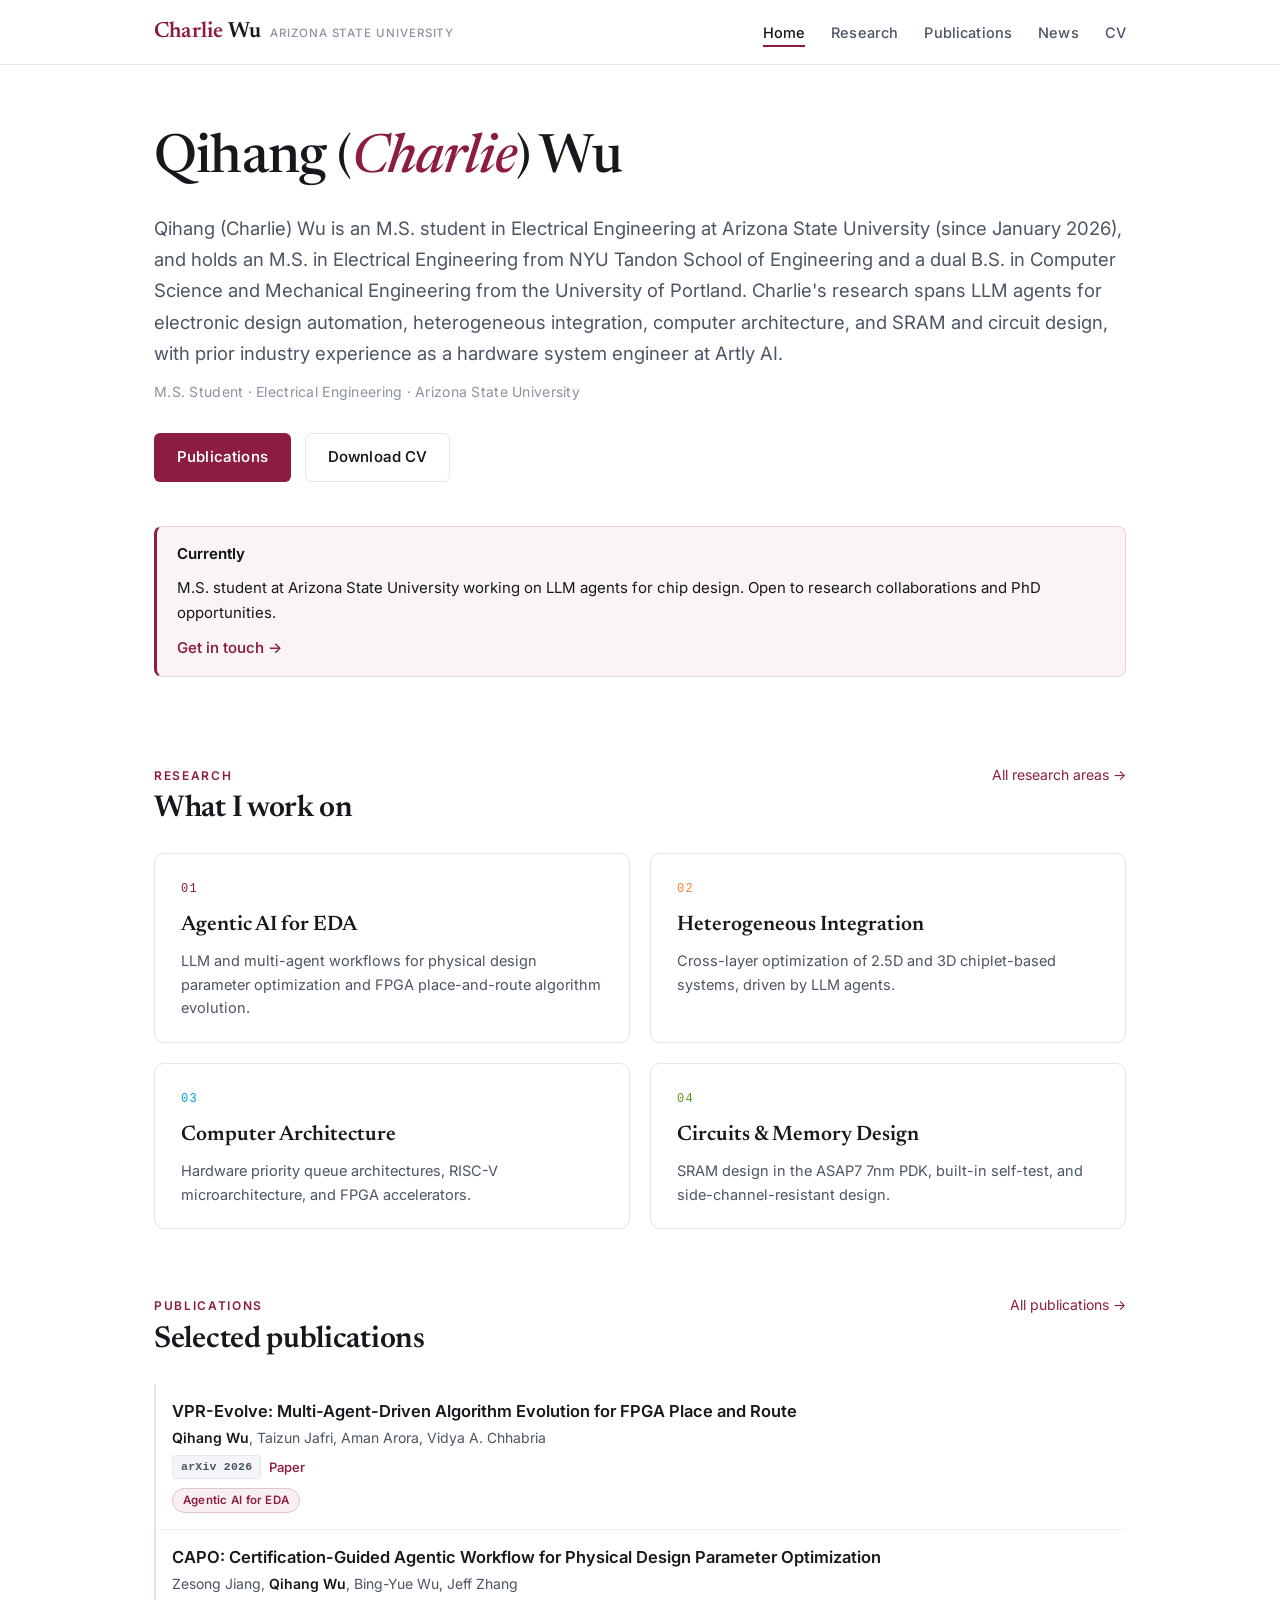
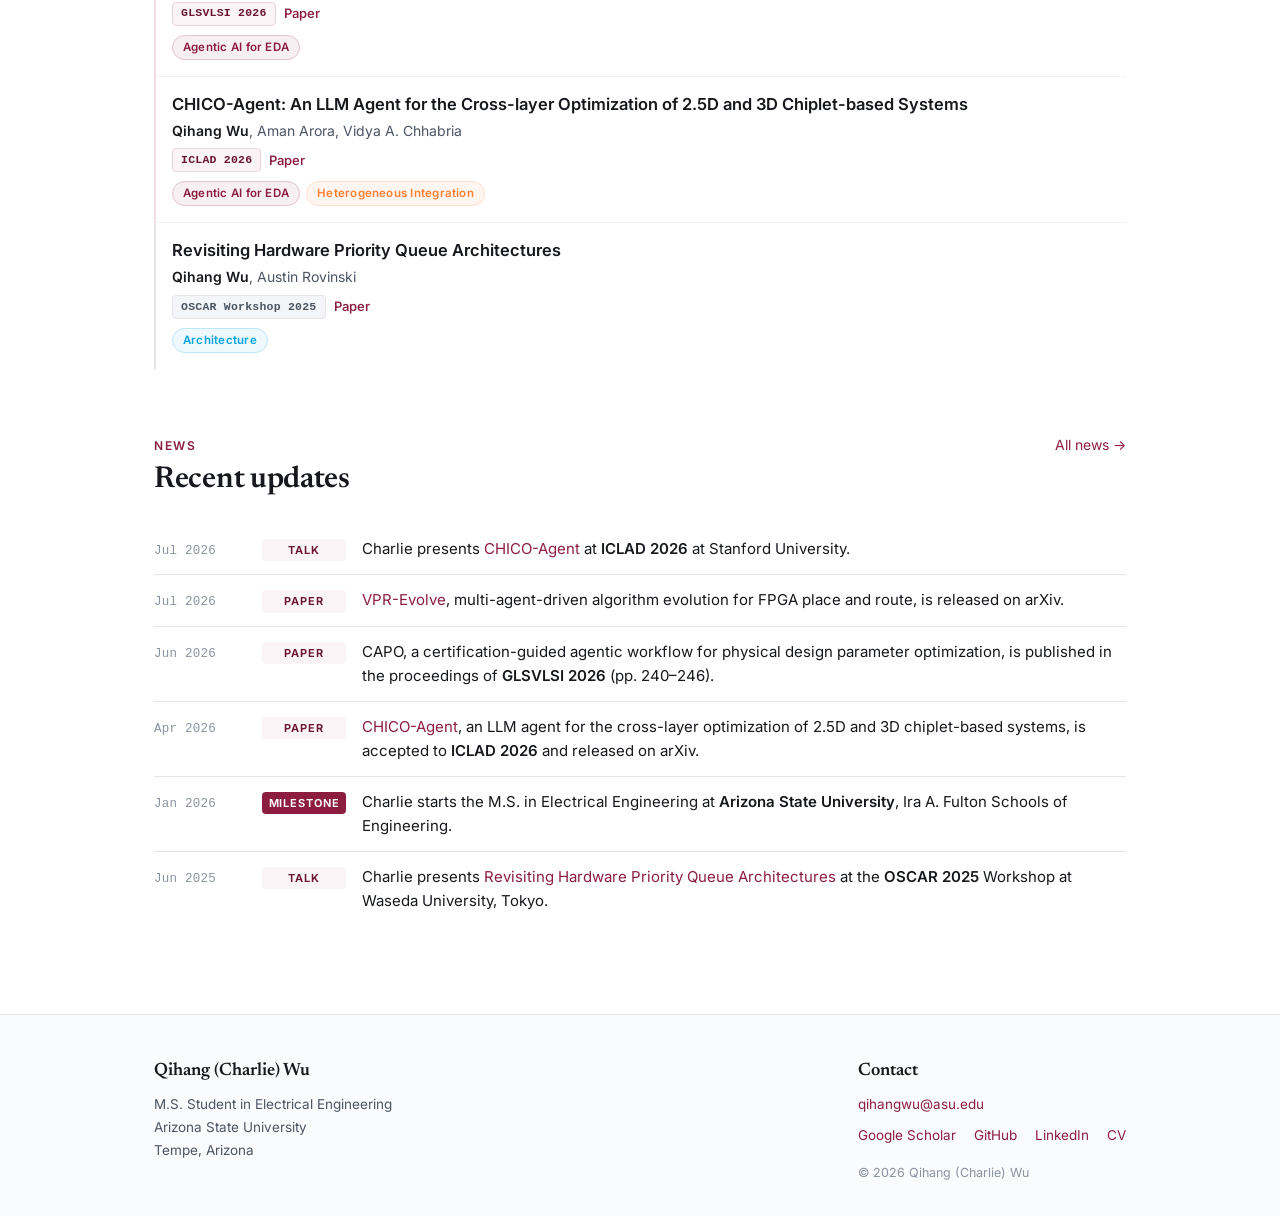
==== index.html @ 0e7a426a "Convert Wan Lab site to Qihang (Charlie) Wu personal academic site Same zero-build skeleton (page sh" ====
<!DOCTYPE html>
<html lang="en">
<head>
  <meta charset="utf-8">
  <meta name="viewport" content="width=device-width, initial-scale=1">
  <title>Qihang (Charlie) Wu</title>
  <meta name="description" content="Qihang (Charlie) Wu is an M.S. student in Electrical Engineering at Arizona State University working on LLM agents for chip design, computer architecture, and heterogeneous integration.">
  <meta property="og:title" content="Qihang (Charlie) Wu">
  <meta property="og:description" content="LLM agents for chip design, computer architecture, and heterogeneous integration.">
  <meta property="og:type" content="website">
  <link rel="icon" type="image/svg+xml" href="assets/favicon.svg">
  <link rel="preconnect" href="https://fonts.googleapis.com">
  <link rel="preconnect" href="https://fonts.gstatic.com" crossorigin>
  <link href="https://fonts.googleapis.com/css2?family=Inter:wght@400;500;600;700&family=Newsreader:ital,opsz,wght@0,6..72,400;0,6..72,500;0,6..72,600;1,6..72,400;1,6..72,500&display=swap" rel="stylesheet">
  <link rel="stylesheet" href="css/site.css?v=20260919">
</head>
<body data-page="home">

  <main>
    <section class="hero">
      <div class="wrap">
        <img class="hero-portrait" src="assets/qihang_wu.jpg" alt="Qihang (Charlie) Wu" onerror="this.remove()">
        <h1>Qihang (<em>Charlie</em>) Wu</h1>
        <p class="lede">
          Qihang (Charlie) Wu is an M.S. student in Electrical Engineering at Arizona State University (since January 2026),
          and holds an M.S. in Electrical Engineering from NYU Tandon School of Engineering and a dual B.S. in Computer
          Science and Mechanical Engineering from the University of Portland. Charlie's research spans LLM agents for electronic design
          automation, heterogeneous integration, computer architecture, and SRAM and circuit design, with prior industry
          experience as a hardware system engineer at Artly AI.
        </p>
        <p class="hero-meta">M.S. Student · Electrical Engineering · Arizona State University</p>
        <div class="hero-actions">
          <a class="btn btn-primary" href="publications.html">Publications</a>
          <a class="btn btn-ghost" href="assets/Curriculum_Vitae.pdf">Download CV</a>
        </div>
        <div class="recruit-banner">
          <strong>Currently</strong>
          <span>M.S. student at Arizona State University working on LLM agents for chip design. Open to research collaborations and PhD opportunities.</span>
          <a class="recruit-link" href="mailto:qihangwu@asu.edu">Get in touch →</a>
        </div>
      </div>
    </section>

    <section class="section">
      <div class="wrap">
        <div class="section-head">
          <div>
            <div class="eyebrow">Research</div>
            <h2>What I work on</h2>
          </div>
          <a class="more" href="research.html">All research areas →</a>
        </div>
        <div class="pillars" id="pillars"></div>
      </div>
    </section>

    <section class="section">
      <div class="wrap">
        <div class="section-head">
          <div>
            <div class="eyebrow">Publications</div>
            <h2>Selected publications</h2>
          </div>
          <a class="more" href="publications.html">All publications →</a>
        </div>
        <div id="home-selected-pubs"></div>
      </div>
    </section>

    <section class="section">
      <div class="wrap">
        <div class="section-head">
          <div>
            <div class="eyebrow">News</div>
            <h2>Recent updates</h2>
          </div>
          <a class="more" href="news.html">All news →</a>
        </div>
        <div id="home-news"></div>
      </div>
    </section>
  </main>

  <script src="data/site.js?v=20260919"></script>
  <script src="data/research.js?v=20260919"></script>
  <script src="data/news.js?v=20260919"></script>
  <script src="data/publications.js?v=20260919"></script>
  <script src="js/render.js?v=20260919"></script>
</body>
</html>
---- css/site.css ----
/* ============================================================
   Qihang (Charlie) Wu — personal site
   Minimal academic style: typography-first, white ground,
   a single blue accent, generous whitespace.
   ============================================================ */

:root {
  /* color */
  --ink: #16181d;
  --ink-soft: #4b5563;
  --ink-faint: #8a93a0;
  /* ASU brand: maroon #8C1D40, gold #FFC627 */
  --accent: #8c1d40;        /* ASU maroon, links + primary */
  --accent-deep: #6b1631;
  --accent-tint: #f3dbe3;   /* pale maroon tint */
  --wash: #faf4f6;          /* pale maroon wash for panels */
  --line: #e8e4e6;
  --bg: #ffffff;
  --gold: #7a5a00;          /* award text (dark ASU gold) */
  --gold-bg: #fff3c4;       /* ASU gold tint */

  /* type */
  --serif: "Newsreader", "Source Serif 4", Georgia, "Times New Roman", serif;
  --sans: "Inter", -apple-system, BlinkMacSystemFont, "Segoe UI", Helvetica, Arial, sans-serif;
  --mono: "SF Mono", SFMono-Regular, ui-monospace, Menlo, Consolas, monospace;

  /* layout */
  --max: 1020px;
  --pad: 24px;
}

* { box-sizing: border-box; margin: 0; padding: 0; }

html { scroll-behavior: smooth; }

body {
  font-family: var(--sans);
  font-size: 16px;
  line-height: 1.65;
  color: var(--ink);
  background: var(--bg);
  -webkit-font-smoothing: antialiased;
  text-rendering: optimizeLegibility;
}

img { max-width: 100%; display: block; }

a { color: var(--accent); text-decoration: none; }
a:hover { color: var(--accent-deep); text-decoration: underline; text-underline-offset: 3px; }

::selection { background: var(--accent-tint); color: var(--ink); }

.wrap { max-width: var(--max); margin: 0 auto; padding: 0 var(--pad); }

/* ---------------- navigation ---------------- */

.nav {
  position: sticky; top: 0; z-index: 50;
  background: rgba(255, 255, 255, 0.92);
  backdrop-filter: blur(10px);
  -webkit-backdrop-filter: blur(10px);
  border-bottom: 1px solid var(--line);
}
.nav-inner {
  max-width: var(--max); margin: 0 auto; padding: 0 var(--pad);
  display: flex; align-items: center; justify-content: space-between;
  height: 64px;
}
.brand {
  font-family: var(--serif);
  font-size: 22px; font-weight: 600; letter-spacing: 0.01em;
  color: var(--ink); text-decoration: none;
  display: flex; align-items: baseline; gap: 9px;
}
.brand:hover { text-decoration: none; color: var(--ink); }
.brand .brand-mark { color: var(--accent); }
.brand .brand-sub {
  font-family: var(--sans); font-size: 11.5px; font-weight: 500;
  color: var(--ink-faint); letter-spacing: 0.08em; text-transform: uppercase;
}
.nav-links { display: flex; gap: 26px; align-items: center; list-style: none; }
.nav-links a {
  position: relative;
  font-size: 14.5px; font-weight: 500; color: var(--ink-soft);
  letter-spacing: 0.01em; padding: 4px 0;
}
.nav-links a::after {
  content: ""; position: absolute; left: 0; right: 0; bottom: -2px; height: 2px;
  background: var(--accent);
  transform: scaleX(0); transform-origin: left center;
  transition: transform 0.18s ease;
}
.nav-links a:hover { color: var(--ink); text-decoration: none; }
.nav-links a:hover::after, .nav-links a.active::after { transform: scaleX(1); }
.nav-links a.active { color: var(--ink); }
.nav-toggle {
  display: none; background: none; border: 0; cursor: pointer;
  padding: 8px; color: var(--ink);
}
.nav-toggle svg { display: block; }

/* ---------------- page scaffolding ---------------- */

main { min-height: 60vh; }

.section { padding: 56px 0 8px; }
.section-head {
  display: flex; align-items: baseline; justify-content: space-between;
  gap: 16px; margin-bottom: 26px;
}
.eyebrow {
  font-size: 12px; font-weight: 600; letter-spacing: 0.14em;
  text-transform: uppercase; color: var(--accent);
  margin-bottom: 6px;
}
h1.page-title, .section-head h2 {
  font-family: var(--serif); font-weight: 600; letter-spacing: -0.01em;
  color: var(--ink);
}
.section-head h2 { font-size: 30px; line-height: 1.2; }
.section-head .more { font-size: 14px; white-space: nowrap; }

.page-head { padding: 64px 0 8px; }
h1.page-title { font-size: 42px; line-height: 1.15; margin-bottom: 14px; }
.page-lede { font-size: 17.5px; color: var(--ink-soft); }

/* ---------------- home hero ---------------- */

.hero { padding: 64px 0 30px; }
/* Portrait floats right of the hero text; stacks above it on phones. */
.hero-portrait {
  float: right; width: 168px; height: 168px; object-fit: cover;
  border-radius: 14px; border: 1px solid var(--line);
  margin: 6px 0 20px 36px;
  box-shadow: 0 10px 28px rgba(140, 29, 64, 0.10);
}
@media (max-width: 820px) {
  .hero-portrait { float: none; margin: 0 0 24px; }
}
.hero h1 {
  font-family: var(--serif); font-weight: 500;
  font-size: clamp(34px, 5.4vw, 54px);
  line-height: 1.14; letter-spacing: -0.015em;
  margin-bottom: 22px;
}
.hero h1 em { font-style: italic; color: var(--accent); }
.hero p.lede {
  font-size: 18.5px; color: var(--ink-soft); line-height: 1.7;
}
.hero .hero-meta {
  margin-top: 10px; font-size: 14px; color: var(--ink-faint); letter-spacing: 0.02em;
}
.hero-actions { margin-top: 30px; display: flex; gap: 14px; flex-wrap: wrap; }

.btn {
  display: inline-block; padding: 11px 22px; border-radius: 6px;
  font-size: 15px; font-weight: 550; letter-spacing: 0.01em;
  border: 1px solid transparent; transition: all 0.15s ease;
}
.btn:hover { text-decoration: none; }
.btn-primary { background: var(--accent); color: #fff; }
.btn-primary:hover { background: var(--accent-deep); color: #fff; }
.btn-ghost { border-color: var(--line); color: var(--ink); background: #fff; }
.btn-ghost:hover { border-color: var(--ink-faint); color: var(--ink); }

.recruit-banner {
  clear: both;
  margin-top: 44px;
  background: var(--wash);
  border: 1px solid #ead3db;
  border-left: 3px solid var(--accent);
  border-radius: 8px;
  padding: 15px 20px;
  font-size: 15px; color: var(--ink);
  display: flex; gap: 10px; align-items: baseline; flex-wrap: wrap;
}
.recruit-banner strong { font-weight: 650; }
.recruit-banner .recruit-link { flex-basis: 100%; font-weight: 550; }

/* ---------------- research pillars ---------------- */

.pillars { display: grid; grid-template-columns: 1fr 1fr; gap: 20px; }
.pillar {
  border: 1px solid var(--line); border-radius: 10px;
  padding: 26px 26px 22px; background: #fff;
  transition: border-color 0.15s ease, box-shadow 0.15s ease, transform 0.15s ease;
  display: block; color: var(--ink);
}
.pillar:hover {
  text-decoration: none; color: var(--ink);
  border-color: #d9b8c4; box-shadow: 0 6px 18px rgba(140, 29, 64, 0.08);
  transform: translateY(-2px);
}
.pillar .pillar-num {
  font-family: var(--mono); font-size: 12px; color: var(--area-color, var(--accent));
  letter-spacing: 0.1em; margin-bottom: 12px;
}
.pillar h3 {
  font-family: var(--serif); font-size: 21px; font-weight: 600;
  line-height: 1.3; margin-bottom: 10px;
}
.pillar p { font-size: 14.5px; color: var(--ink-soft); line-height: 1.62; }

/* ---------------- research page ---------------- */

.research-block {
  padding: 40px 0;
  border-top: 1px solid var(--line);
  scroll-margin-top: 80px;
}
.research-pillars { margin-bottom: 48px; }
.research-block h2 {
  font-family: var(--serif); font-size: 27px; font-weight: 600;
  line-height: 1.25; margin-bottom: 6px;
}
.research-sub {
  font-size: 13px; font-weight: 600; letter-spacing: 0.08em;
  text-transform: uppercase; color: var(--area-color, var(--accent)); margin-bottom: 12px;
}
.research-block .research-long { color: var(--ink-soft); margin-bottom: 16px; }
.keywords { display: flex; flex-wrap: wrap; gap: 8px; margin-bottom: 20px; }
.keyword {
  font-size: 12.5px; font-weight: 550; color: var(--accent-deep);
  background: var(--wash); border: 1px solid #ead3db;
  padding: 3px 11px; border-radius: 999px;
  color: var(--area-color, var(--accent-deep));
  background: color-mix(in srgb, var(--area-color, var(--accent)) 7%, #fff);
  border-color: color-mix(in srgb, var(--area-color, var(--accent)) 24%, #fff);
}
.rep-pubs { border-left: 2px solid var(--line); padding-left: 18px; display: grid; gap: 10px; }
.research-block .rep-pubs {
  border-left-color: color-mix(in srgb, var(--area-color, var(--accent)) 30%, #fff);
}
.research-more {
  display: inline-block; margin-top: 16px;
  font-size: 14px; font-weight: 550;
}
.rep-pub { font-size: 14.5px; line-height: 1.55; }
.rep-pub .rep-venue {
  font-family: var(--mono); font-size: 11.5px; color: var(--ink-faint);
  margin-left: 6px; white-space: nowrap;
}
/* ---------------- news ---------------- */

.news-list { display: grid; gap: 0; }
.news-item {
  display: grid; grid-template-columns: 92px 84px 1fr; gap: 16px;
  padding: 13px 0; border-bottom: 1px solid var(--line);
  font-size: 15px; align-items: baseline;
}
.news-item:last-child { border-bottom: 0; }
.news-date {
  font-family: var(--mono); font-size: 12.5px; color: var(--ink-faint);
  white-space: nowrap; letter-spacing: 0.02em;
}
.news-tag {
  font-size: 11px; font-weight: 650; letter-spacing: 0.08em;
  text-transform: uppercase; text-align: center;
  padding: 2px 0; border-radius: 4px;
  color: var(--accent-deep); background: var(--wash);
  align-self: start; margin-top: 2px;
}
.news-tag[data-tag="Award"], .news-tag[data-tag="Patent"] { color: var(--gold); background: var(--gold-bg); }
.news-tag[data-tag="Milestone"] { color: #fff; background: var(--accent); }
.news-text { color: var(--ink); line-height: 1.6; }
.news-text b { font-weight: 600; }

/* ---------------- publications ---------------- */

.pub-controls {
  display: flex; flex-wrap: wrap; gap: 8px; align-items: center;
  padding: 18px 0 6px;
}
.pub-filter {
  font-size: 13.5px; font-weight: 550; color: var(--ink-soft);
  background: #fff; border: 1px solid var(--line); border-radius: 999px;
  padding: 6px 15px; cursor: pointer; transition: all 0.12s ease;
  font-family: var(--sans);
}
.pub-filter:hover { border-color: var(--ink-faint); color: var(--ink); }
.pub-filter.active {
  background: var(--accent); border-color: var(--accent); color: #fff;
}
.pub-filter-count {
  margin-left: 7px; font-size: 11px; font-weight: 500;
  color: var(--ink-faint); letter-spacing: 0;
}
.pub-filter.active .pub-filter-count { color: rgba(255, 255, 255, 0.75); }
.pub-search {
  font-family: var(--sans); font-size: 13.5px; color: var(--ink);
  border: 1px solid var(--line); border-radius: 999px;
  padding: 6px 15px; width: 220px; background: #fff;
  transition: border-color 0.12s ease;
}
.pub-search:focus { outline: none; border-color: var(--accent); }
.pub-search::placeholder { color: var(--ink-faint); }
.pub-count { font-size: 13px; color: var(--ink-faint); margin-left: auto; }
.pub-empty { padding: 30px 0; color: var(--ink-faint); font-size: 15px; }

@media (max-width: 820px) {
  .pub-search { width: 100%; }
}

.pub-year {
  font-family: var(--serif); font-size: 24px; font-weight: 600;
  padding: 34px 0 4px; color: var(--ink);
  display: flex; align-items: center; gap: 14px;
}
.pub-year::after { content: ""; flex: 1; height: 1px; background: var(--line); order: 0; }
.pub-year-count {
  order: 1; font-family: var(--sans); font-size: 12.5px; font-weight: 500;
  color: var(--ink-faint); white-space: nowrap; letter-spacing: 0.02em;
}

/* Published work carries a pale accent spine; preprints a neutral one. */
.pub-item {
  padding: 16px 0 16px 16px; border-bottom: 1px solid #f0f2f5;
  border-left: 2px solid var(--accent-tint);
}
.pub-item.is-preprint { border-left-color: var(--line); }
.pub-item.is-preprint .venue-badge {
  color: var(--ink-soft); background: #f3f5f8; border-color: var(--line);
}
.pub-item:last-child { border-bottom: 0; }
.pub-title {
  font-size: 16.5px; font-weight: 600; line-height: 1.45;
  color: var(--ink); margin-bottom: 3px;
}
.pub-title a { color: var(--ink); }
.pub-title a:hover { color: var(--accent-deep); }
.pub-authors { font-size: 14px; color: var(--ink-soft); line-height: 1.55; }
.pub-authors b { color: var(--ink); font-weight: 600; }
.pub-meta {
  display: flex; flex-wrap: wrap; gap: 8px; align-items: center;
  margin-top: 7px; font-size: 13px;
}
.venue-badge {
  font-family: var(--mono); font-size: 11.5px; font-weight: 600;
  color: var(--accent-deep); background: var(--wash);
  border: 1px solid #ead3db; border-radius: 4px; padding: 1.5px 8px;
  letter-spacing: 0.02em; white-space: nowrap;
}
.award-badge {
  font-size: 12px; font-weight: 600; color: var(--gold);
  background: var(--gold-bg); border-radius: 4px; padding: 1.5px 9px;
}
.award-badge::before { content: "🏆 "; font-size: 11px; }
.pub-note { font-size: 12.5px; color: var(--ink-faint); font-style: italic; }
.pub-links { display: flex; flex-wrap: wrap; gap: 4px 12px; font-size: 13px; }
.pub-links a { font-weight: 550; }

/* Clickable research-area chips on each publication. */
.pub-tags { display: flex; flex-wrap: wrap; gap: 6px; margin-top: 9px; }
.area-chip {
  font-size: 11.5px; font-weight: 600; letter-spacing: 0.02em;
  color: var(--chip, var(--accent-deep));
  background: var(--wash);
  background: color-mix(in srgb, var(--chip, var(--accent)) 7%, #fff);
  border: 1px solid #ead3db;
  border-color: color-mix(in srgb, var(--chip, var(--accent)) 26%, #fff);
  border-radius: 999px; padding: 2px 10px;
  transition: background-color 0.12s ease, border-color 0.12s ease;
}
.area-chip:hover {
  text-decoration: none;
  color: var(--chip, var(--accent-deep));
  background: color-mix(in srgb, var(--chip, var(--accent)) 13%, #fff);
  border-color: color-mix(in srgb, var(--chip, var(--accent)) 42%, #fff);
}

/* ---------------- cv ---------------- */

.table-scroll { overflow-x: auto; }
.mentee-table {
  width: 100%; border-collapse: collapse; font-size: 13.5px;
}
.mentee-table th {
  text-align: left; font-size: 11px; font-weight: 650; letter-spacing: 0.08em;
  text-transform: uppercase; color: var(--ink-faint);
  padding: 8px 10px 8px 0; border-bottom: 1px solid var(--line);
  white-space: nowrap;
}
.mentee-table td {
  padding: 9px 10px 9px 0; border-bottom: 1px solid #f0f2f5;
  vertical-align: top; color: var(--ink-soft); line-height: 1.5;
  white-space: nowrap;
}
.mentee-table th:last-child, .mentee-table td:last-child { padding-right: 0; }
.mentee-table tr:last-child td { border-bottom: 0; }
.mentee-table .mentee-name { font-weight: 600; color: var(--ink); }
.mentee-table .mentee-years {
  font-family: var(--mono); font-size: 11.5px; color: var(--ink-faint);
}

.join-section { padding: 30px 0 4px; }
.join-section h2 {
  font-family: var(--serif); font-size: 25px; font-weight: 600; margin-bottom: 12px;
}
.join-section p, .join-section li { font-size: 15.5px; color: var(--ink-soft); }
.join-section p { margin-bottom: 12px; }
.join-section ul { padding-left: 22px; margin-bottom: 12px; }
.join-section li { margin-bottom: 7px; }
.join-section li::marker { color: var(--accent); }

/* Dated CV entries (education, research, industry, projects). */
.cv-entry { padding: 16px 0; border-bottom: 1px solid var(--line); }
.cv-entry:last-child { border-bottom: 0; }
.cv-entry-head { display: flex; justify-content: space-between; align-items: baseline; gap: 16px; }
.cv-entry-title { font-size: 16.5px; font-weight: 600; color: var(--ink); }
.cv-entry-dates { font-family: var(--mono); font-size: 12px; color: var(--ink-faint); white-space: nowrap; }
.cv-entry-sub { font-size: 14.5px; color: var(--ink-soft); font-weight: 550; }
.cv-entry-meta { font-size: 13.5px; color: var(--ink-faint); }
.cv-entry-blurb { font-size: 14.5px; color: var(--ink-soft); margin-top: 8px; }
.cv-bullets { padding-left: 20px; margin-top: 8px; }
.cv-bullets li { font-size: 14.5px; color: var(--ink-soft); margin-bottom: 5px; }
.cv-bullets li::marker { color: var(--accent); }
.cv-table td { white-space: normal; }

/* ---------------- footer ---------------- */

.footer {
  margin-top: 80px; border-top: 1px solid var(--line);
  background: #fafbfc;
  padding: 42px 0 34px;
}
.footer-inner {
  max-width: var(--max); margin: 0 auto; padding: 0 var(--pad);
  display: flex; justify-content: space-between; gap: 30px; flex-wrap: wrap;
}
.footer h4 {
  font-family: var(--serif); font-size: 18px; font-weight: 600; margin-bottom: 6px;
}
.footer p { font-size: 13.5px; color: var(--ink-soft); line-height: 1.7; }
.footer .footer-links { display: flex; gap: 18px; flex-wrap: wrap; font-size: 13.5px; margin-top: 8px; }
.footer .footer-note { font-size: 12.5px; color: var(--ink-faint); margin-top: 16px; }

/* ---------------- responsive ---------------- */

@media (max-width: 820px) {
  .pillars { grid-template-columns: 1fr; }

  .nav-toggle { display: block; }
  .nav-links {
    display: none;
    position: absolute; top: 64px; left: 0; right: 0;
    flex-direction: column; gap: 0; align-items: stretch;
    background: #fff; border-bottom: 1px solid var(--line);
    padding: 8px 0;
    box-shadow: 0 12px 24px rgba(20, 30, 40, 0.07);
  }
  .nav-links.open { display: flex; }
  .nav-links a {
    padding: 13px var(--pad); border-bottom: 0; font-size: 15.5px;
  }
  .nav-links a::after { display: none; }
  .nav-links a.active { background: var(--wash); border-bottom: 0; }

  .hero { padding: 56px 0 20px; }
  .cv-entry-head { flex-direction: column; gap: 2px; }
  .news-item { grid-template-columns: 84px 1fr; }
  .news-item .news-tag { display: none; }
  h1.page-title { font-size: 34px; }
}

@media (max-width: 480px) {
  .brand .brand-sub { display: none; }
  .news-item { grid-template-columns: 76px 1fr; gap: 12px; }
}

/* ---------------- reduced motion ---------------- */
@media (prefers-reduced-motion: reduce) {
  html { scroll-behavior: auto; }
  *, *::before, *::after {
    transition-duration: 0.01ms !important;
    animation-duration: 0.01ms !important;
  }
}

/* ---------------- print ---------------- */
@media print {
  .nav, .footer, .hero-actions, .pub-controls { display: none; }
}
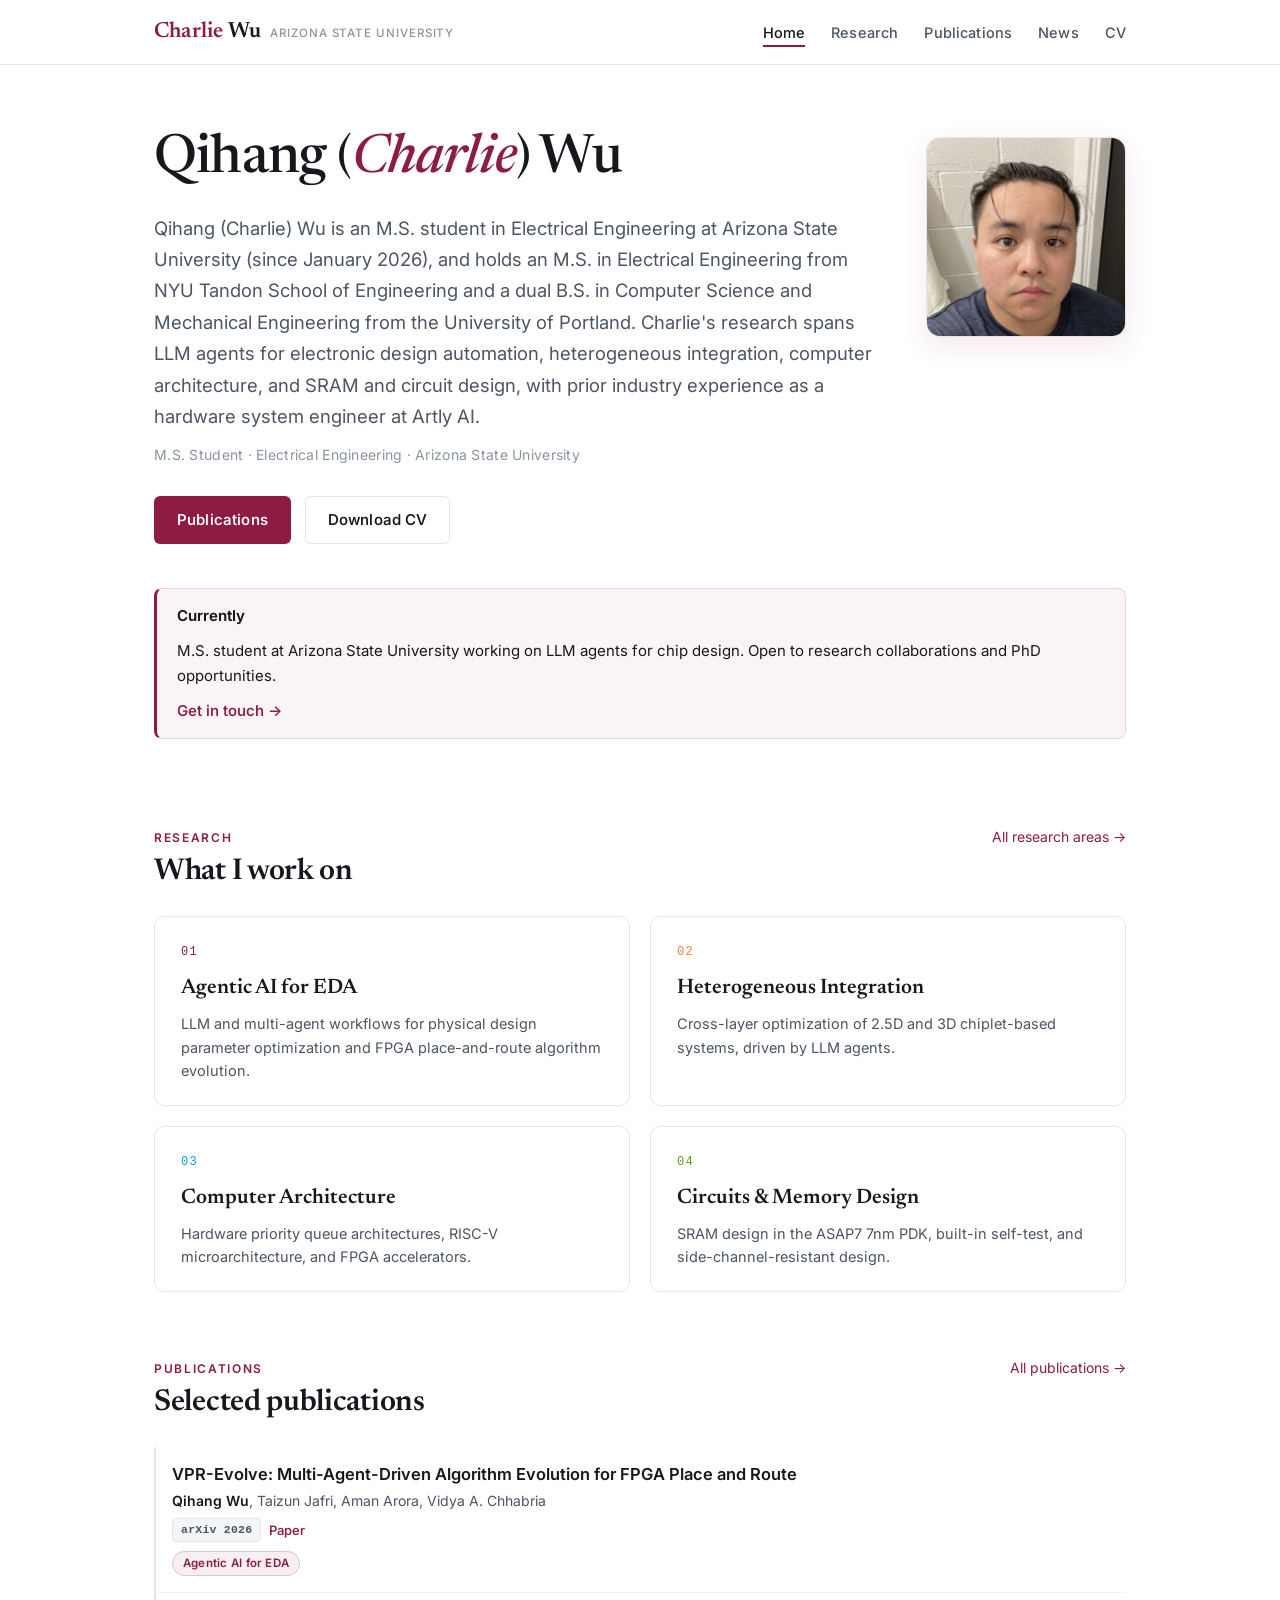
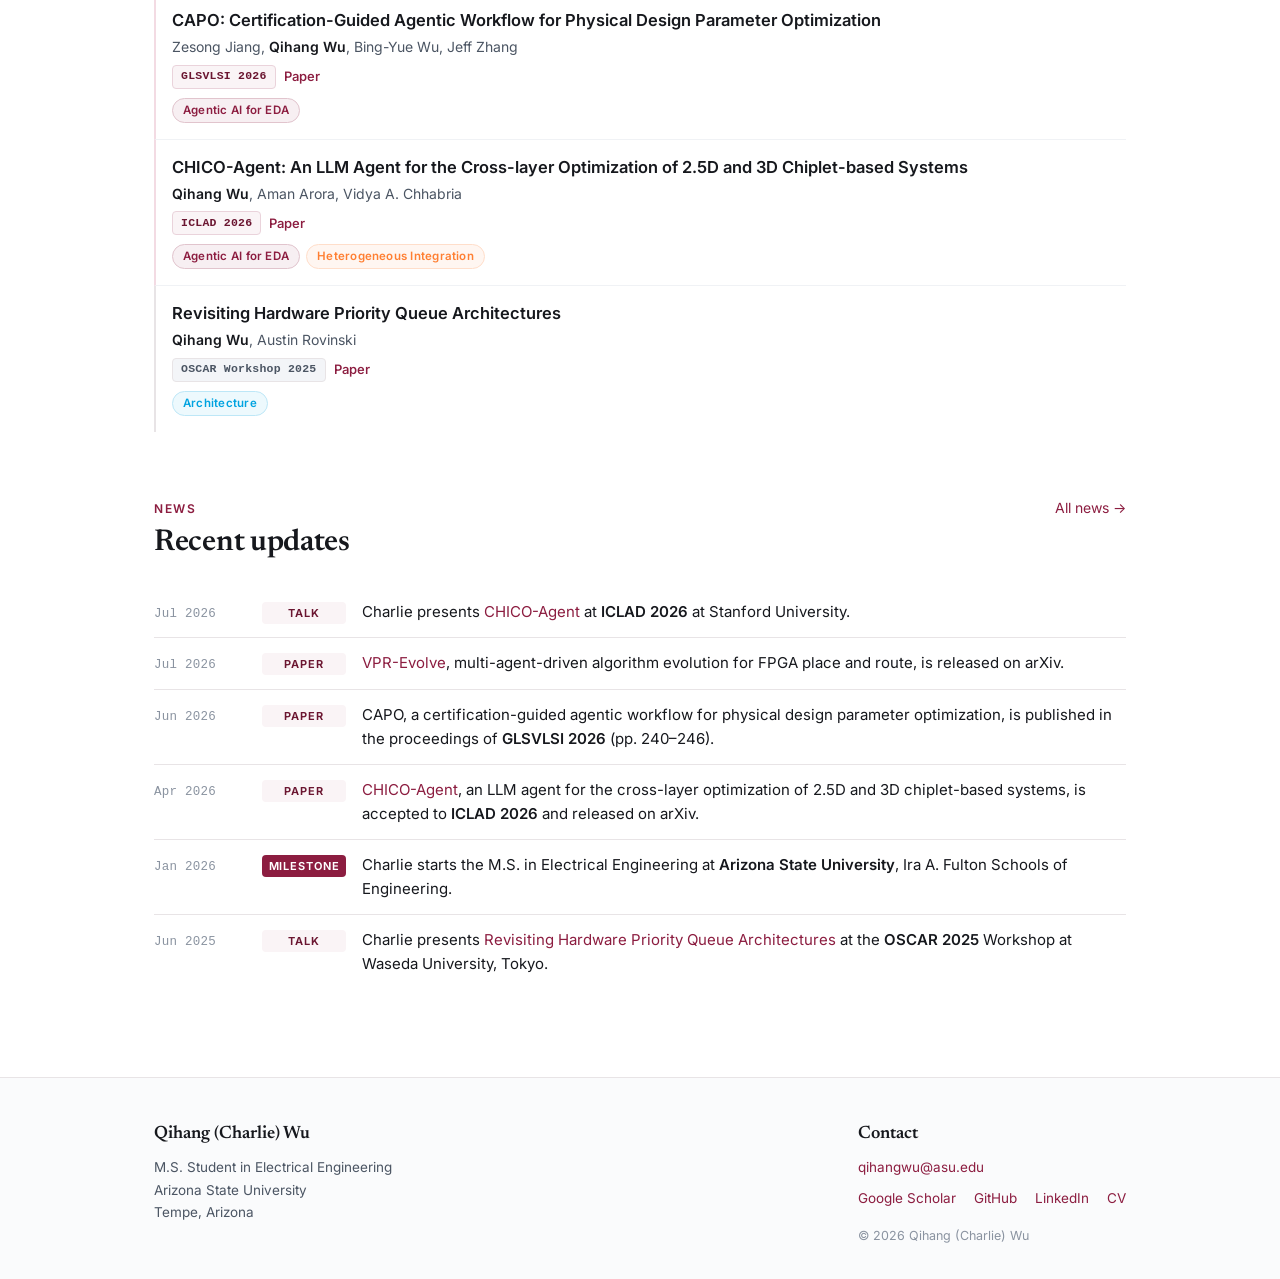
==== commit aeac13cb: "Hero: put portrait in its own column instead of floating Co-Authored-By: Claude Fable 5.1 <noreply@a" ====
--- a/index.html
+++ b/index.html
@@ -12,14 +12,15 @@
   <link rel="preconnect" href="https://fonts.googleapis.com">
   <link rel="preconnect" href="https://fonts.gstatic.com" crossorigin>
   <link href="https://fonts.googleapis.com/css2?family=Inter:wght@400;500;600;700&family=Newsreader:ital,opsz,wght@0,6..72,400;0,6..72,500;0,6..72,600;1,6..72,400;1,6..72,500&display=swap" rel="stylesheet">
-  <link rel="stylesheet" href="css/site.css?v=20260919">
+  <link rel="stylesheet" href="css/site.css?v=20260919b">
 </head>
 <body data-page="home">
 
   <main>
     <section class="hero">
       <div class="wrap">
-        <img class="hero-portrait" src="assets/qihang_wu.jpg" alt="Qihang (Charlie) Wu" onerror="this.remove()">
+        <div class="hero-grid">
+          <div>
         <h1>Qihang (<em>Charlie</em>) Wu</h1>
         <p class="lede">
           Qihang (Charlie) Wu is an M.S. student in Electrical Engineering at Arizona State University (since January 2026),
@@ -32,6 +33,9 @@
         <div class="hero-actions">
           <a class="btn btn-primary" href="publications.html">Publications</a>
           <a class="btn btn-ghost" href="assets/Curriculum_Vitae.pdf">Download CV</a>
+        </div>
+          </div>
+          <img class="hero-portrait" src="assets/qihang_wu.jpg" alt="Qihang (Charlie) Wu" onerror="this.remove()">
         </div>
         <div class="recruit-banner">
           <strong>Currently</strong>
@@ -81,10 +85,10 @@
     </section>
   </main>
 
-  <script src="data/site.js?v=20260919"></script>
-  <script src="data/research.js?v=20260919"></script>
-  <script src="data/news.js?v=20260919"></script>
-  <script src="data/publications.js?v=20260919"></script>
-  <script src="js/render.js?v=20260919"></script>
+  <script src="data/site.js?v=20260919b"></script>
+  <script src="data/research.js?v=20260919b"></script>
+  <script src="data/news.js?v=20260919b"></script>
+  <script src="data/publications.js?v=20260919b"></script>
+  <script src="js/render.js?v=20260919b"></script>
 </body>
 </html>
--- a/css/site.css
+++ b/css/site.css
@@ -127,15 +127,17 @@
 /* ---------------- home hero ---------------- */
 
 .hero { padding: 64px 0 30px; }
-/* Portrait floats right of the hero text; stacks above it on phones. */
+/* Hero: text column + portrait column (no text wrap); stacks on phones. */
+.hero-grid { display: grid; grid-template-columns: 1fr 200px; gap: 40px; align-items: start; }
 .hero-portrait {
-  float: right; width: 168px; height: 168px; object-fit: cover;
+  width: 200px; height: 200px; object-fit: cover;
   border-radius: 14px; border: 1px solid var(--line);
-  margin: 6px 0 20px 36px;
   box-shadow: 0 10px 28px rgba(140, 29, 64, 0.10);
+  margin-top: 8px;
 }
 @media (max-width: 820px) {
-  .hero-portrait { float: none; margin: 0 0 24px; }
+  .hero-grid { grid-template-columns: 1fr; gap: 24px; }
+  .hero-portrait { width: 168px; height: 168px; margin-top: 0; }
 }
 .hero h1 {
   font-family: var(--serif); font-weight: 500;
@@ -164,7 +166,6 @@
 .btn-ghost:hover { border-color: var(--ink-faint); color: var(--ink); }
 
 .recruit-banner {
-  clear: both;
   margin-top: 44px;
   background: var(--wash);
   border: 1px solid #ead3db;
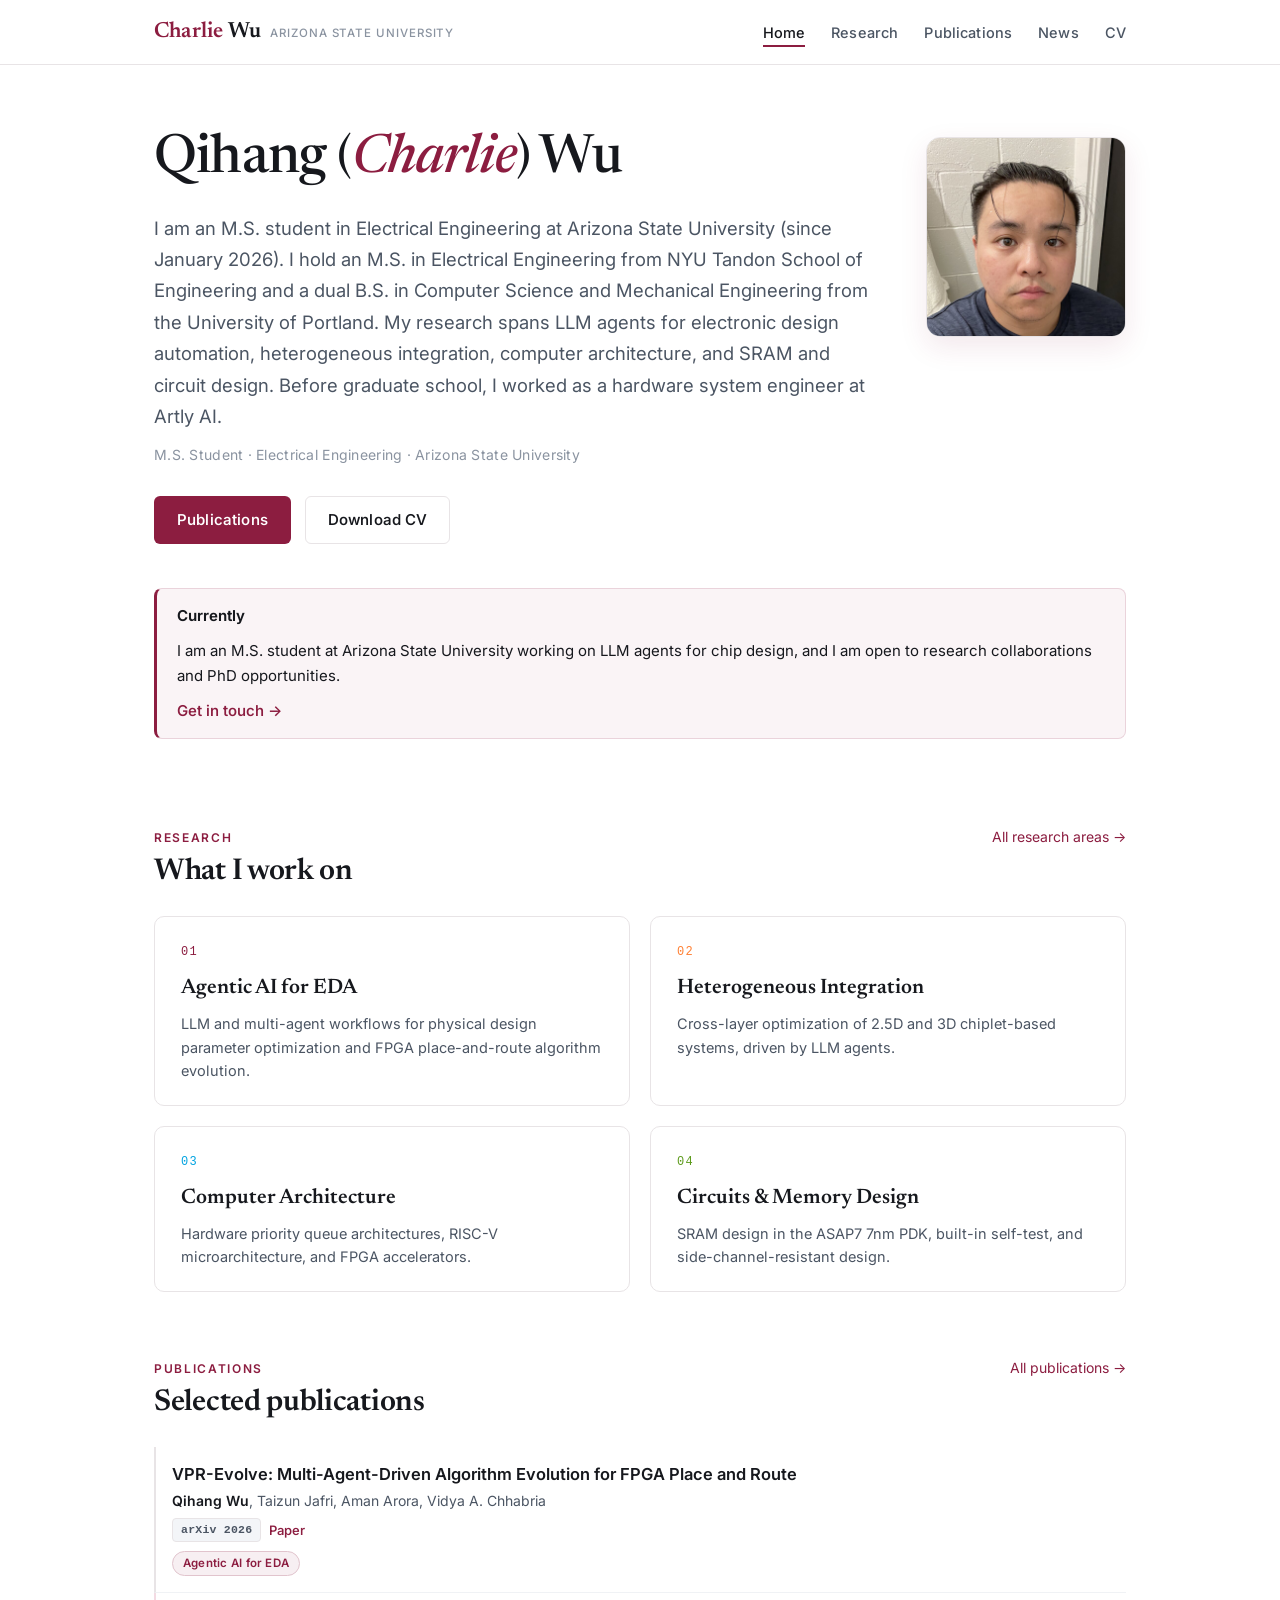
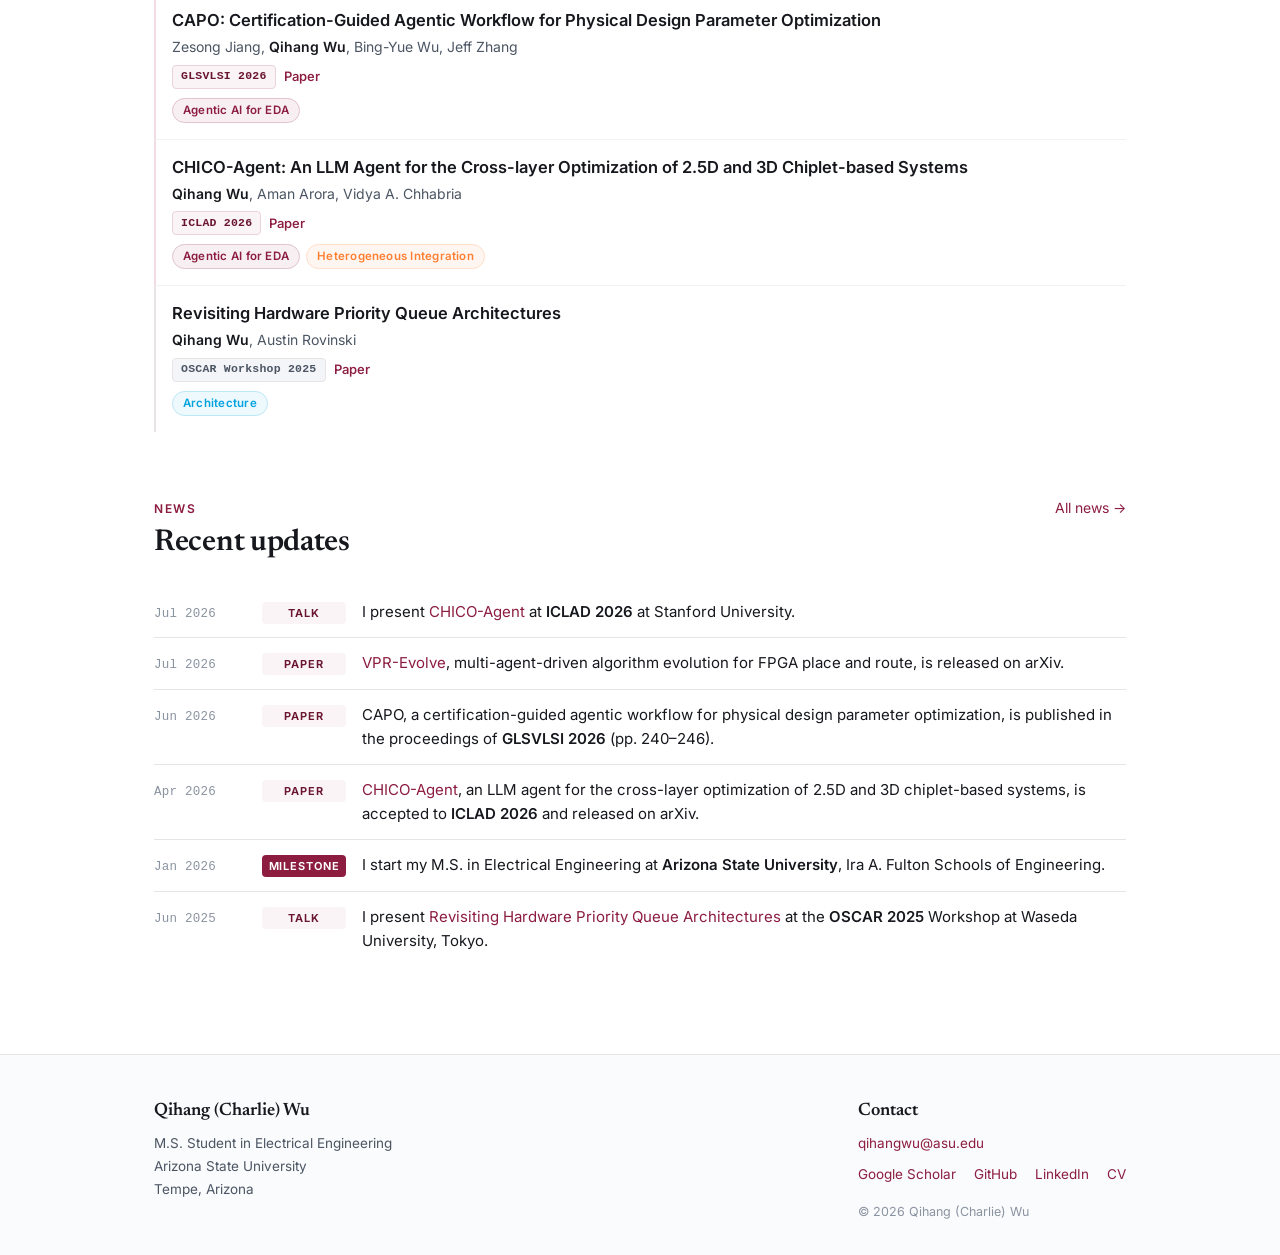
==== commit ecfd90c8: "Rewrite site prose in first person Co-Authored-By: Claude Fable 5.1 <noreply@anthropic.com>" ====
--- a/index.html
+++ b/index.html
@@ -12,7 +12,7 @@
   <link rel="preconnect" href="https://fonts.googleapis.com">
   <link rel="preconnect" href="https://fonts.gstatic.com" crossorigin>
   <link href="https://fonts.googleapis.com/css2?family=Inter:wght@400;500;600;700&family=Newsreader:ital,opsz,wght@0,6..72,400;0,6..72,500;0,6..72,600;1,6..72,400;1,6..72,500&display=swap" rel="stylesheet">
-  <link rel="stylesheet" href="css/site.css?v=20260919b">
+  <link rel="stylesheet" href="css/site.css?v=20260919c">
 </head>
 <body data-page="home">
 
@@ -23,11 +23,11 @@
           <div>
         <h1>Qihang (<em>Charlie</em>) Wu</h1>
         <p class="lede">
-          Qihang (Charlie) Wu is an M.S. student in Electrical Engineering at Arizona State University (since January 2026),
-          and holds an M.S. in Electrical Engineering from NYU Tandon School of Engineering and a dual B.S. in Computer
-          Science and Mechanical Engineering from the University of Portland. Charlie's research spans LLM agents for electronic design
-          automation, heterogeneous integration, computer architecture, and SRAM and circuit design, with prior industry
-          experience as a hardware system engineer at Artly AI.
+          I am an M.S. student in Electrical Engineering at Arizona State University (since January 2026).
+          I hold an M.S. in Electrical Engineering from NYU Tandon School of Engineering and a dual B.S. in Computer
+          Science and Mechanical Engineering from the University of Portland. My research spans LLM agents for electronic design
+          automation, heterogeneous integration, computer architecture, and SRAM and circuit design. Before graduate school,
+          I worked as a hardware system engineer at Artly AI.
         </p>
         <p class="hero-meta">M.S. Student · Electrical Engineering · Arizona State University</p>
         <div class="hero-actions">
@@ -39,7 +39,7 @@
         </div>
         <div class="recruit-banner">
           <strong>Currently</strong>
-          <span>M.S. student at Arizona State University working on LLM agents for chip design. Open to research collaborations and PhD opportunities.</span>
+          <span>I am an M.S. student at Arizona State University working on LLM agents for chip design, and I am open to research collaborations and PhD opportunities.</span>
           <a class="recruit-link" href="mailto:qihangwu@asu.edu">Get in touch →</a>
         </div>
       </div>
@@ -85,10 +85,10 @@
     </section>
   </main>
 
-  <script src="data/site.js?v=20260919b"></script>
-  <script src="data/research.js?v=20260919b"></script>
-  <script src="data/news.js?v=20260919b"></script>
-  <script src="data/publications.js?v=20260919b"></script>
-  <script src="js/render.js?v=20260919b"></script>
+  <script src="data/site.js?v=20260919c"></script>
+  <script src="data/research.js?v=20260919c"></script>
+  <script src="data/news.js?v=20260919c"></script>
+  <script src="data/publications.js?v=20260919c"></script>
+  <script src="js/render.js?v=20260919c"></script>
 </body>
 </html>
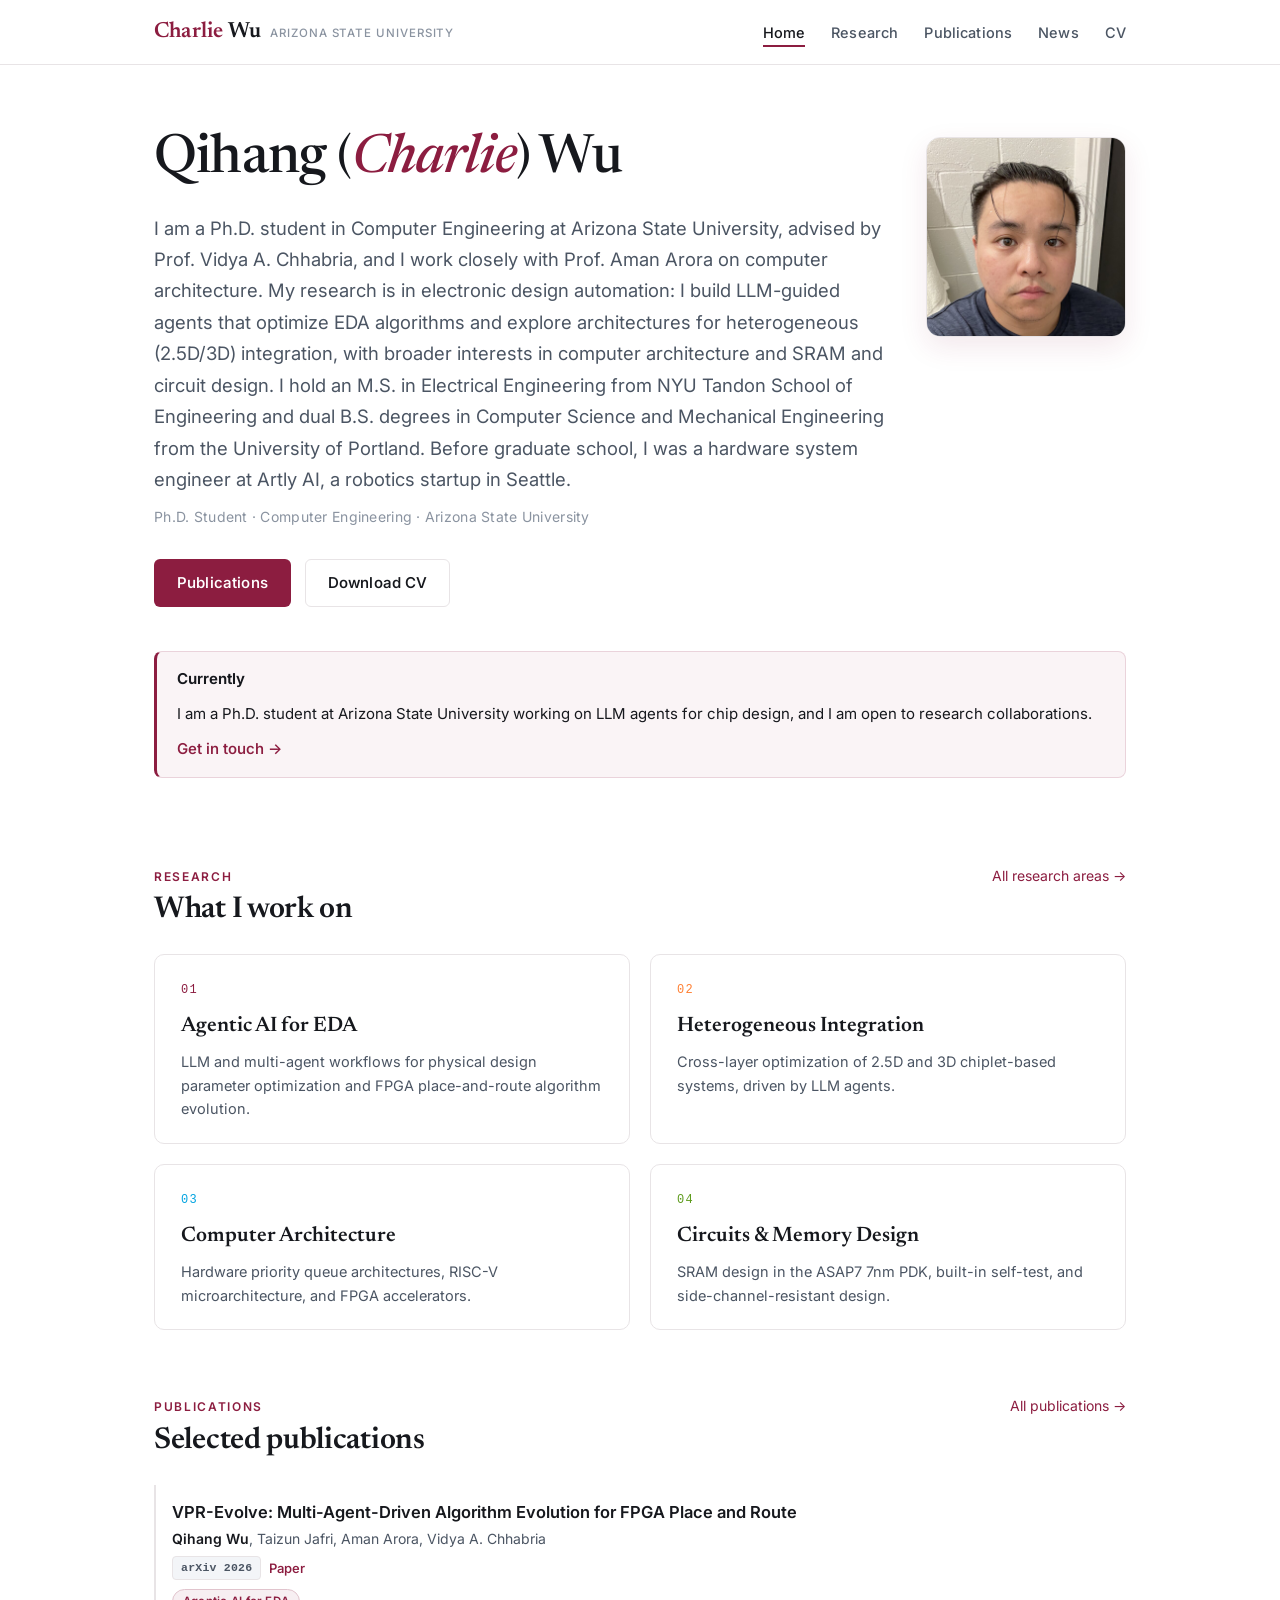
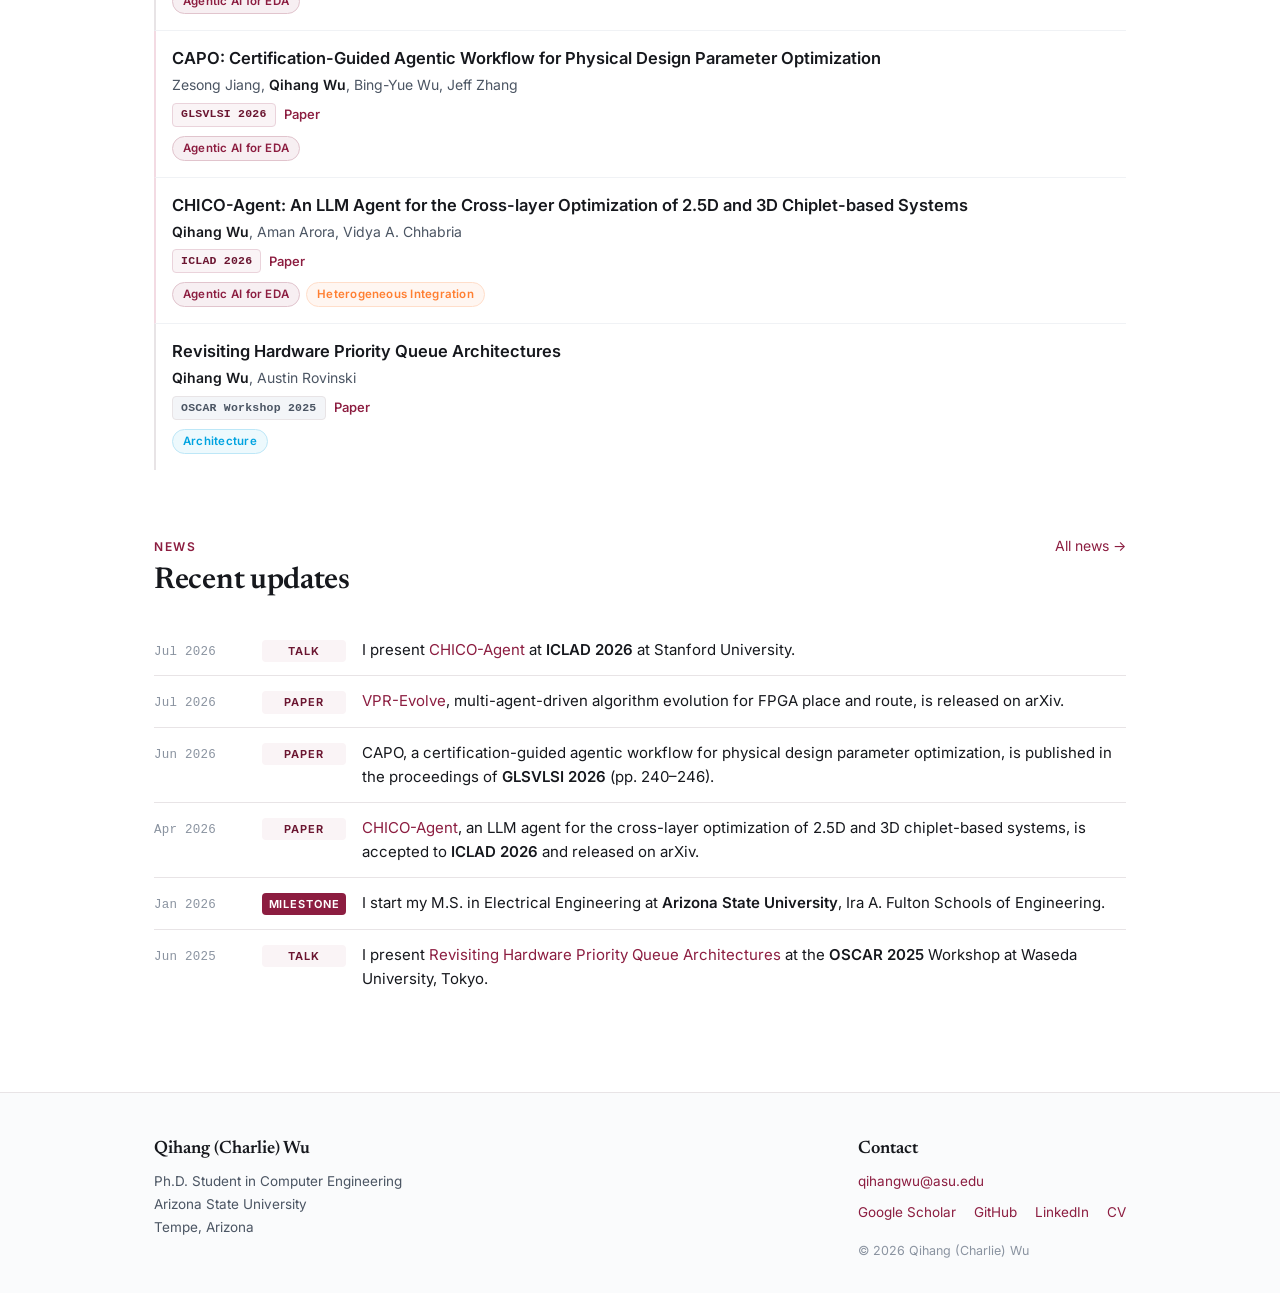
==== commit 35401c2e: "Polish home intro; update role to Ph.D. student in Computer Engineering Co-Authored-By: Claude Fable" ====
--- a/index.html
+++ b/index.html
@@ -4,7 +4,7 @@
   <meta charset="utf-8">
   <meta name="viewport" content="width=device-width, initial-scale=1">
   <title>Qihang (Charlie) Wu</title>
-  <meta name="description" content="Qihang (Charlie) Wu is an M.S. student in Electrical Engineering at Arizona State University working on LLM agents for chip design, computer architecture, and heterogeneous integration.">
+  <meta name="description" content="Qihang (Charlie) Wu is a Ph.D. student in Computer Engineering at Arizona State University working on LLM agents for chip design, computer architecture, and heterogeneous integration.">
   <meta property="og:title" content="Qihang (Charlie) Wu">
   <meta property="og:description" content="LLM agents for chip design, computer architecture, and heterogeneous integration.">
   <meta property="og:type" content="website">
@@ -12,7 +12,7 @@
   <link rel="preconnect" href="https://fonts.googleapis.com">
   <link rel="preconnect" href="https://fonts.gstatic.com" crossorigin>
   <link href="https://fonts.googleapis.com/css2?family=Inter:wght@400;500;600;700&family=Newsreader:ital,opsz,wght@0,6..72,400;0,6..72,500;0,6..72,600;1,6..72,400;1,6..72,500&display=swap" rel="stylesheet">
-  <link rel="stylesheet" href="css/site.css?v=20260919c">
+  <link rel="stylesheet" href="css/site.css?v=20260919d">
 </head>
 <body data-page="home">
 
@@ -23,13 +23,16 @@
           <div>
         <h1>Qihang (<em>Charlie</em>) Wu</h1>
         <p class="lede">
-          I am an M.S. student in Electrical Engineering at Arizona State University (since January 2026).
-          I hold an M.S. in Electrical Engineering from NYU Tandon School of Engineering and a dual B.S. in Computer
-          Science and Mechanical Engineering from the University of Portland. My research spans LLM agents for electronic design
-          automation, heterogeneous integration, computer architecture, and SRAM and circuit design. Before graduate school,
-          I worked as a hardware system engineer at Artly AI.
+          I am a Ph.D. student in Computer Engineering at Arizona State University, advised by
+          Prof. Vidya A. Chhabria, and I work closely with Prof. Aman Arora on computer architecture.
+          My research is in electronic design automation: I build LLM-guided agents that optimize EDA
+          algorithms and explore architectures for heterogeneous (2.5D/3D) integration, with broader
+          interests in computer architecture and SRAM and circuit design.
+          I hold an M.S. in Electrical Engineering from NYU Tandon School of Engineering and dual B.S.
+          degrees in Computer Science and Mechanical Engineering from the University of Portland.
+          Before graduate school, I was a hardware system engineer at Artly AI, a robotics startup in Seattle.
         </p>
-        <p class="hero-meta">M.S. Student · Electrical Engineering · Arizona State University</p>
+        <p class="hero-meta">Ph.D. Student · Computer Engineering · Arizona State University</p>
         <div class="hero-actions">
           <a class="btn btn-primary" href="publications.html">Publications</a>
           <a class="btn btn-ghost" href="assets/Curriculum_Vitae.pdf">Download CV</a>
@@ -39,7 +42,7 @@
         </div>
         <div class="recruit-banner">
           <strong>Currently</strong>
-          <span>I am an M.S. student at Arizona State University working on LLM agents for chip design, and I am open to research collaborations and PhD opportunities.</span>
+          <span>I am a Ph.D. student at Arizona State University working on LLM agents for chip design, and I am open to research collaborations.</span>
           <a class="recruit-link" href="mailto:qihangwu@asu.edu">Get in touch →</a>
         </div>
       </div>
@@ -85,10 +88,10 @@
     </section>
   </main>
 
-  <script src="data/site.js?v=20260919c"></script>
-  <script src="data/research.js?v=20260919c"></script>
-  <script src="data/news.js?v=20260919c"></script>
-  <script src="data/publications.js?v=20260919c"></script>
-  <script src="js/render.js?v=20260919c"></script>
+  <script src="data/site.js?v=20260919d"></script>
+  <script src="data/research.js?v=20260919d"></script>
+  <script src="data/news.js?v=20260919d"></script>
+  <script src="data/publications.js?v=20260919d"></script>
+  <script src="js/render.js?v=20260919d"></script>
 </body>
 </html>
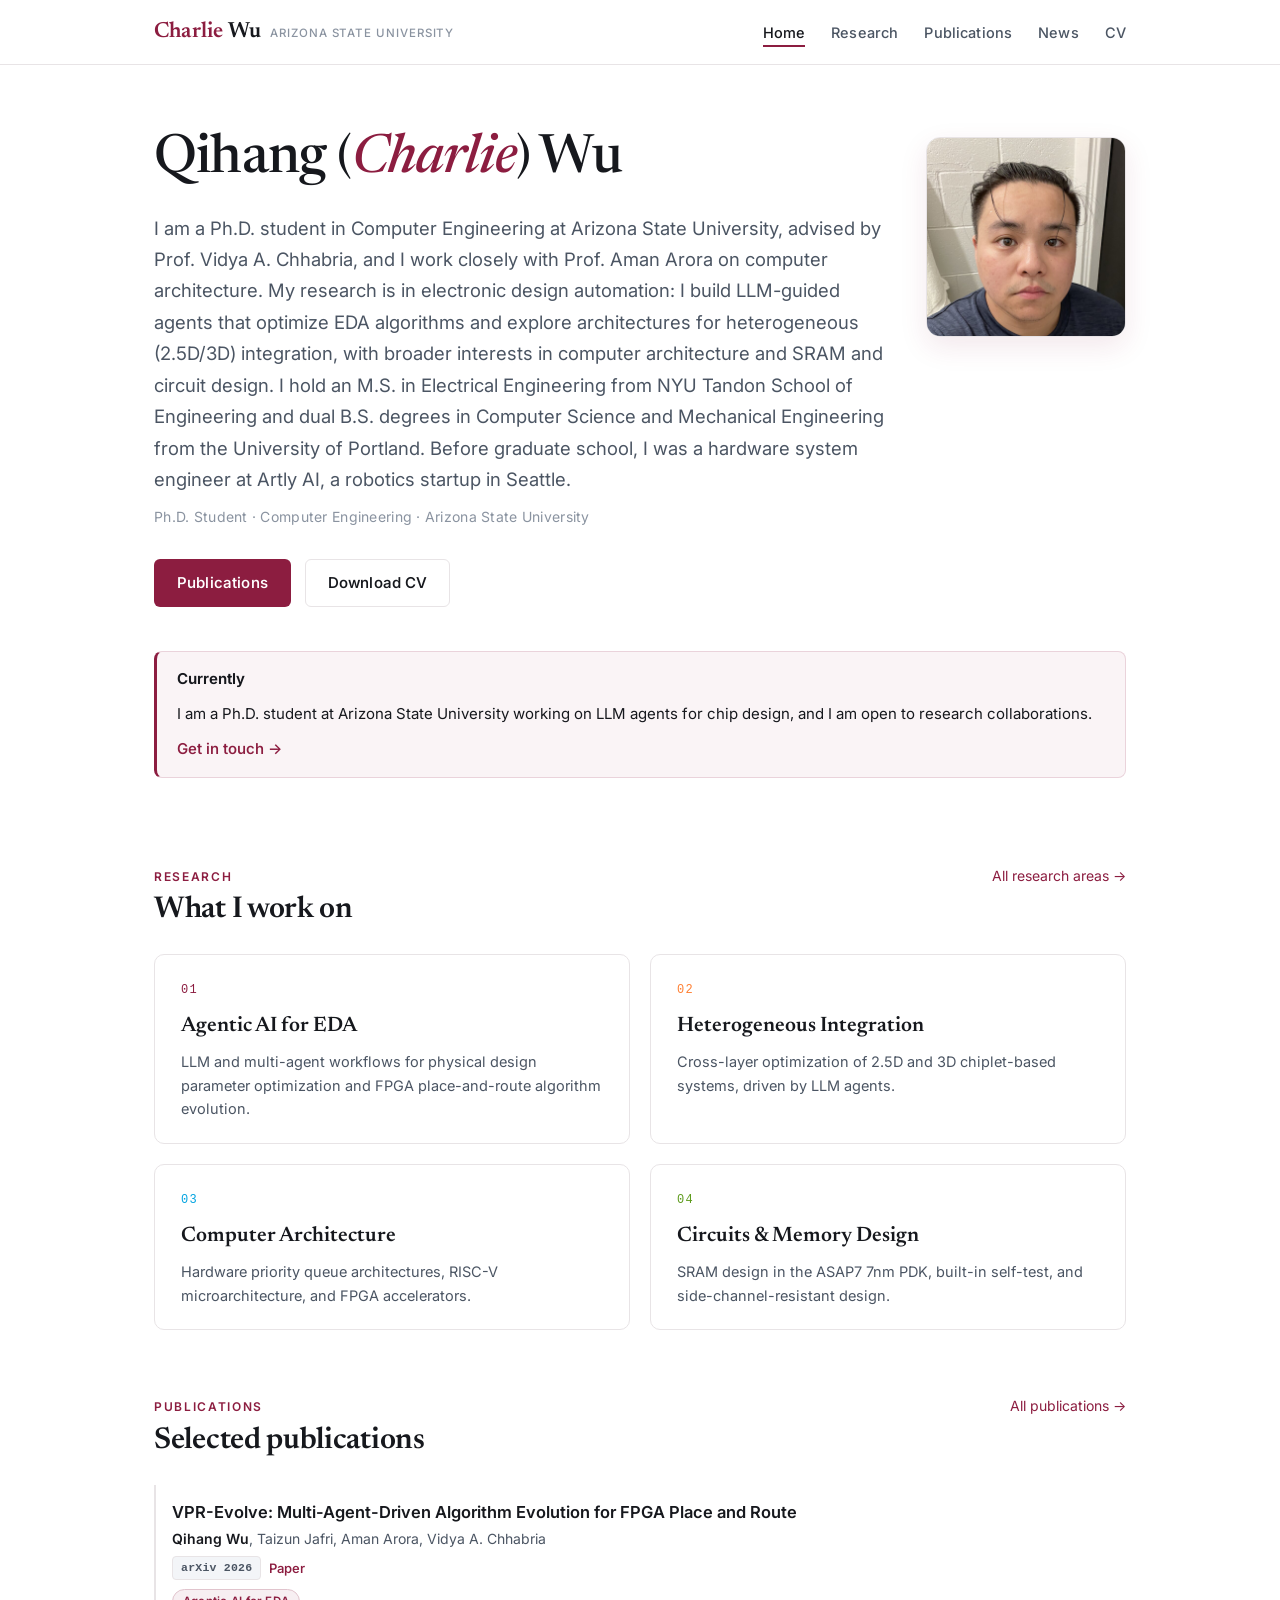
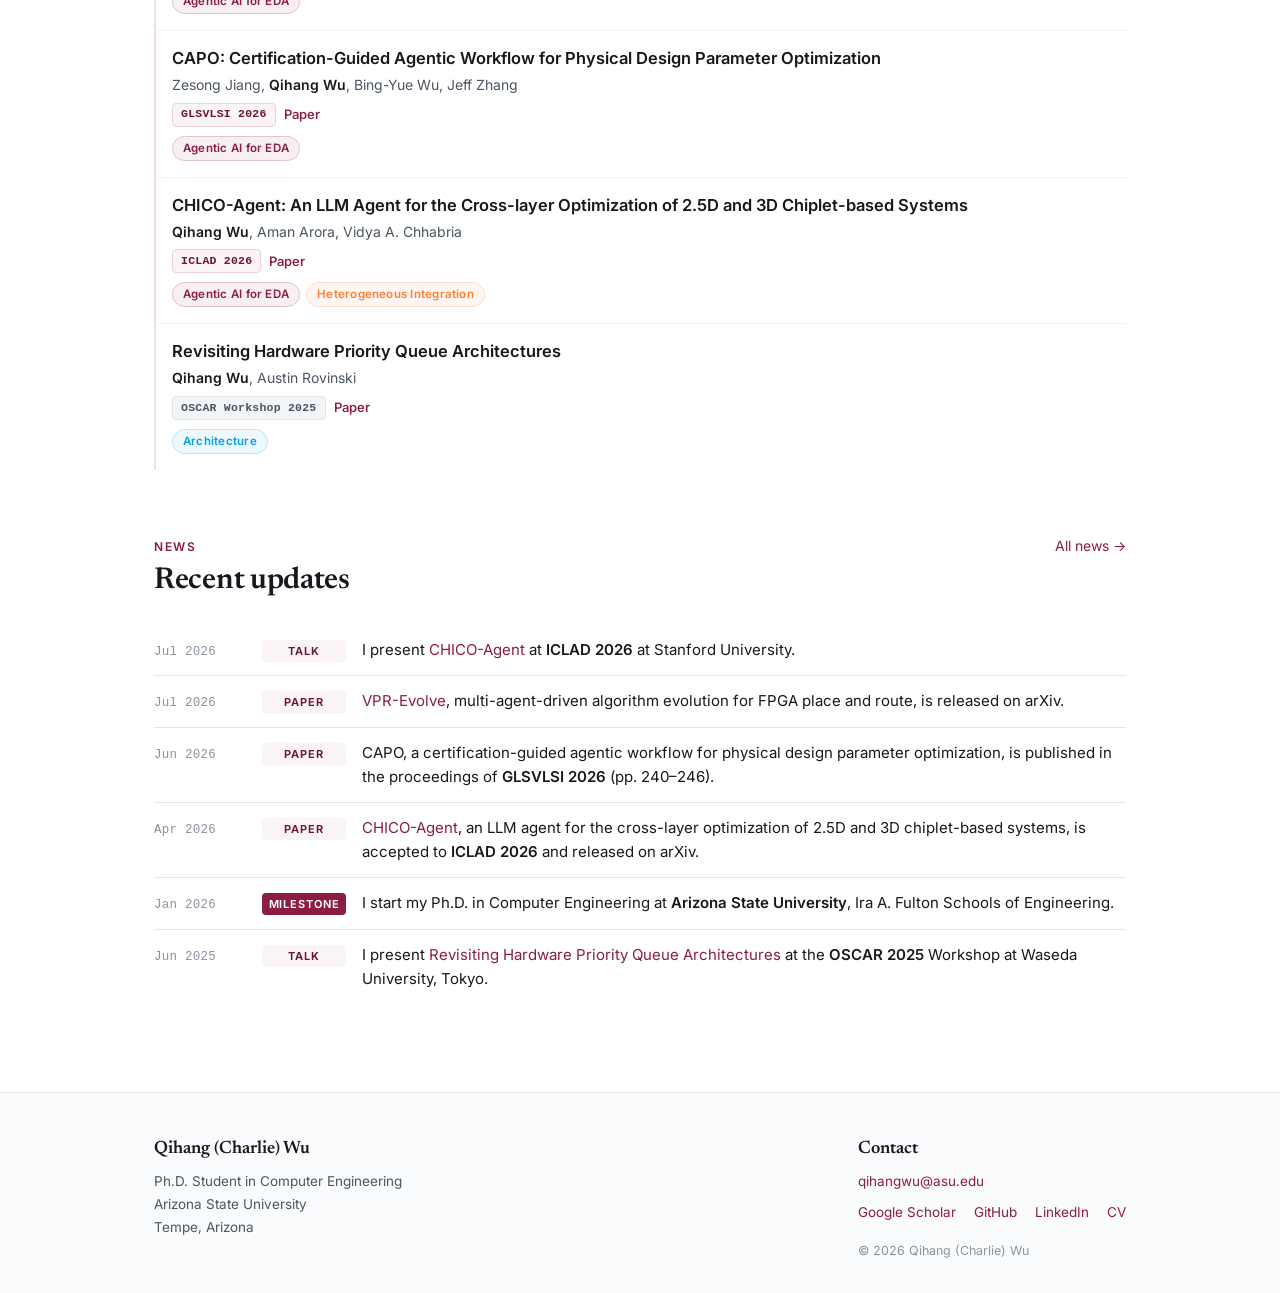
==== commit 39280a77: "CV and news: ASU degree is a Ph.D. in Computer Engineering Co-Authored-By: Claude Fable 5.1 <noreply" ====
--- a/index.html
+++ b/index.html
@@ -12,7 +12,7 @@
   <link rel="preconnect" href="https://fonts.googleapis.com">
   <link rel="preconnect" href="https://fonts.gstatic.com" crossorigin>
   <link href="https://fonts.googleapis.com/css2?family=Inter:wght@400;500;600;700&family=Newsreader:ital,opsz,wght@0,6..72,400;0,6..72,500;0,6..72,600;1,6..72,400;1,6..72,500&display=swap" rel="stylesheet">
-  <link rel="stylesheet" href="css/site.css?v=20260919d">
+  <link rel="stylesheet" href="css/site.css?v=20260919e">
 </head>
 <body data-page="home">
 
@@ -88,10 +88,10 @@
     </section>
   </main>
 
-  <script src="data/site.js?v=20260919d"></script>
-  <script src="data/research.js?v=20260919d"></script>
-  <script src="data/news.js?v=20260919d"></script>
-  <script src="data/publications.js?v=20260919d"></script>
-  <script src="js/render.js?v=20260919d"></script>
+  <script src="data/site.js?v=20260919e"></script>
+  <script src="data/research.js?v=20260919e"></script>
+  <script src="data/news.js?v=20260919e"></script>
+  <script src="data/publications.js?v=20260919e"></script>
+  <script src="js/render.js?v=20260919e"></script>
 </body>
 </html>
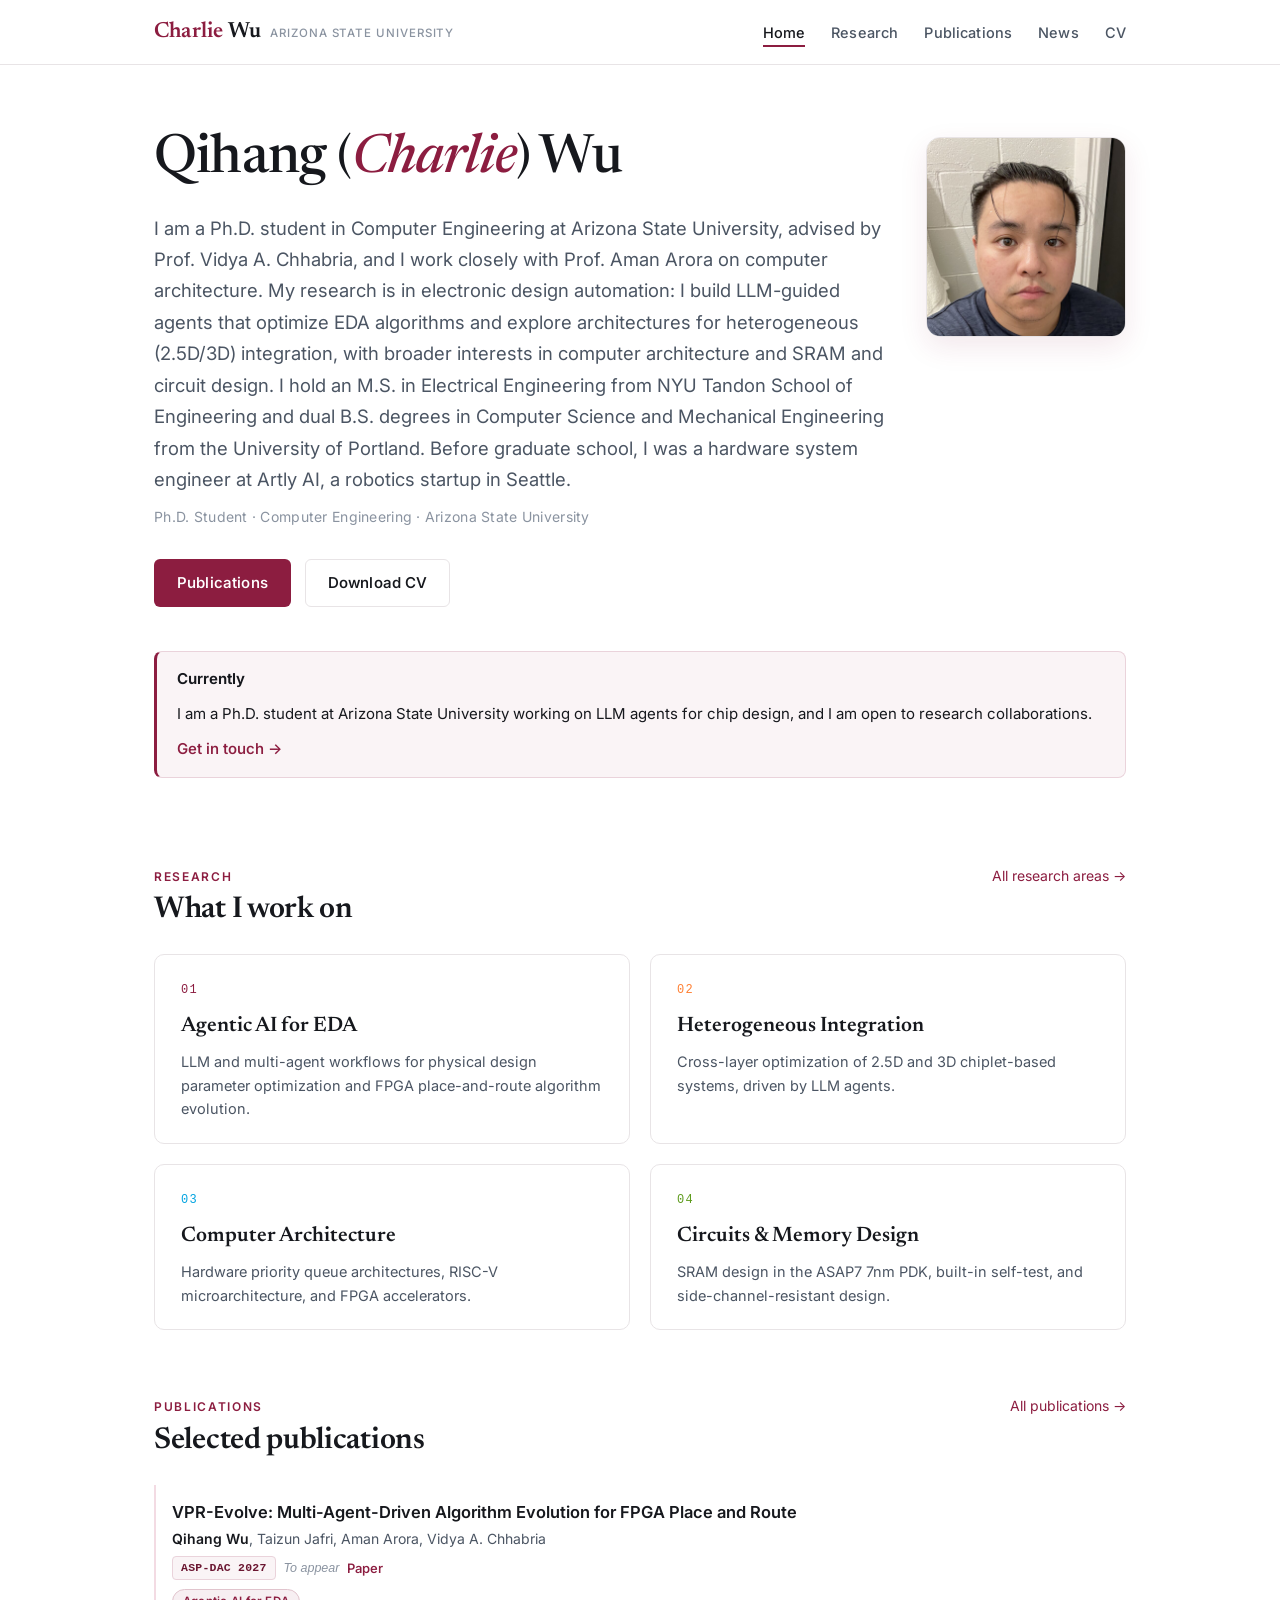
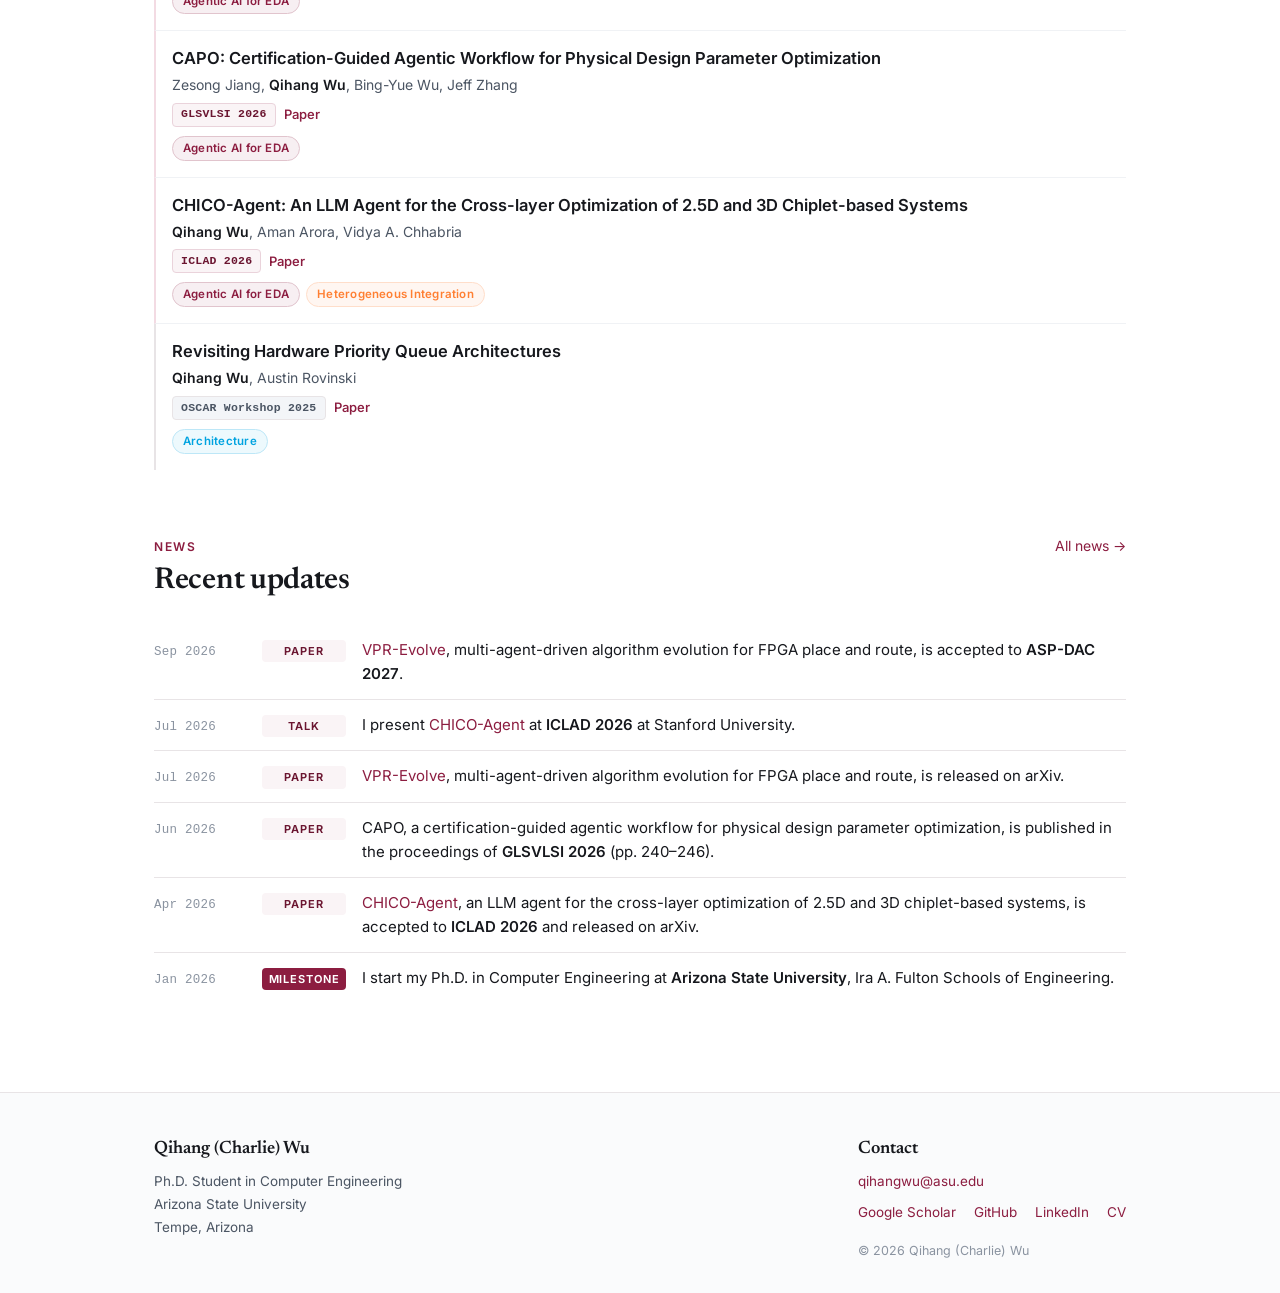
==== commit f42c6c07: "Sync site to updated CV: Ph.D. at ASU, VPR-Evolve accepted to ASP-DAC 2027 Drops the priority-queue " ====
--- a/index.html
+++ b/index.html
@@ -12,7 +12,7 @@
   <link rel="preconnect" href="https://fonts.googleapis.com">
   <link rel="preconnect" href="https://fonts.gstatic.com" crossorigin>
   <link href="https://fonts.googleapis.com/css2?family=Inter:wght@400;500;600;700&family=Newsreader:ital,opsz,wght@0,6..72,400;0,6..72,500;0,6..72,600;1,6..72,400;1,6..72,500&display=swap" rel="stylesheet">
-  <link rel="stylesheet" href="css/site.css?v=20260919e">
+  <link rel="stylesheet" href="css/site.css?v=20260919f">
 </head>
 <body data-page="home">
 
@@ -88,10 +88,10 @@
     </section>
   </main>
 
-  <script src="data/site.js?v=20260919e"></script>
-  <script src="data/research.js?v=20260919e"></script>
-  <script src="data/news.js?v=20260919e"></script>
-  <script src="data/publications.js?v=20260919e"></script>
-  <script src="js/render.js?v=20260919e"></script>
+  <script src="data/site.js?v=20260919f"></script>
+  <script src="data/research.js?v=20260919f"></script>
+  <script src="data/news.js?v=20260919f"></script>
+  <script src="data/publications.js?v=20260919f"></script>
+  <script src="js/render.js?v=20260919f"></script>
 </body>
 </html>
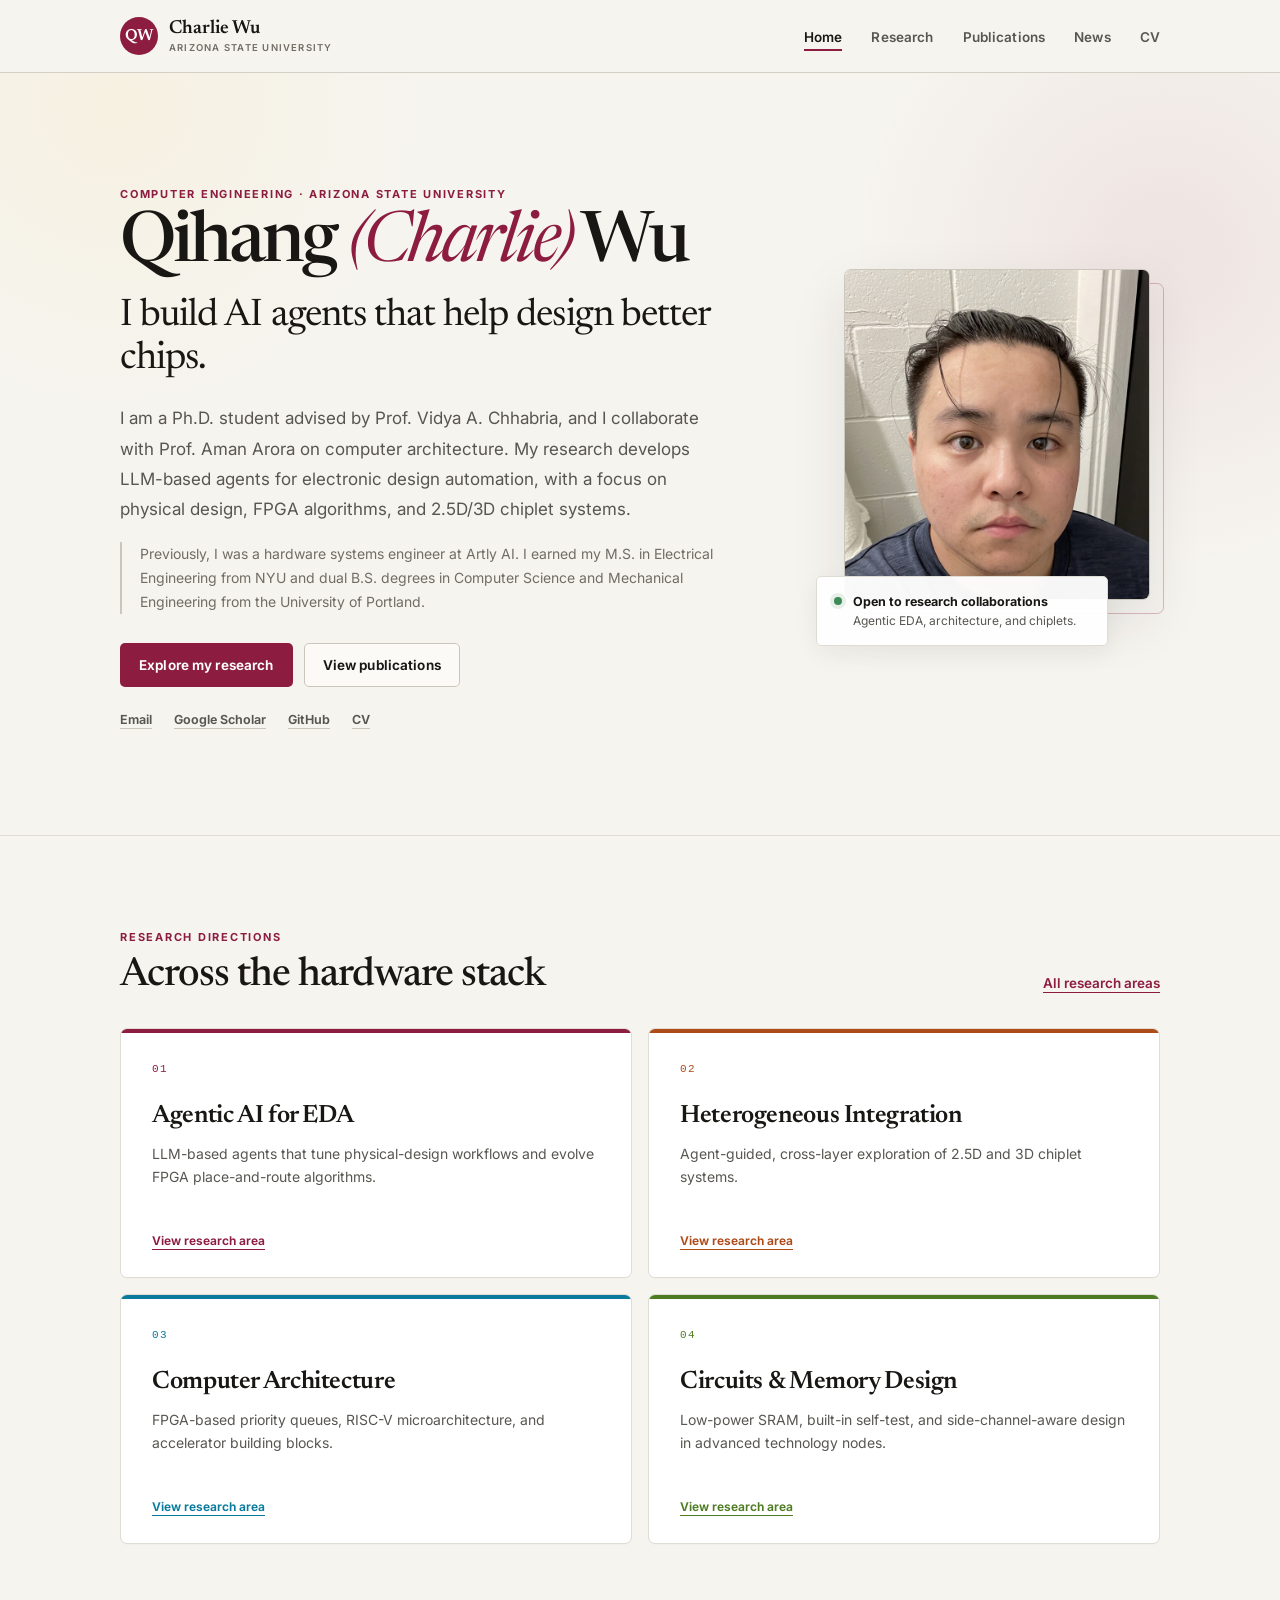
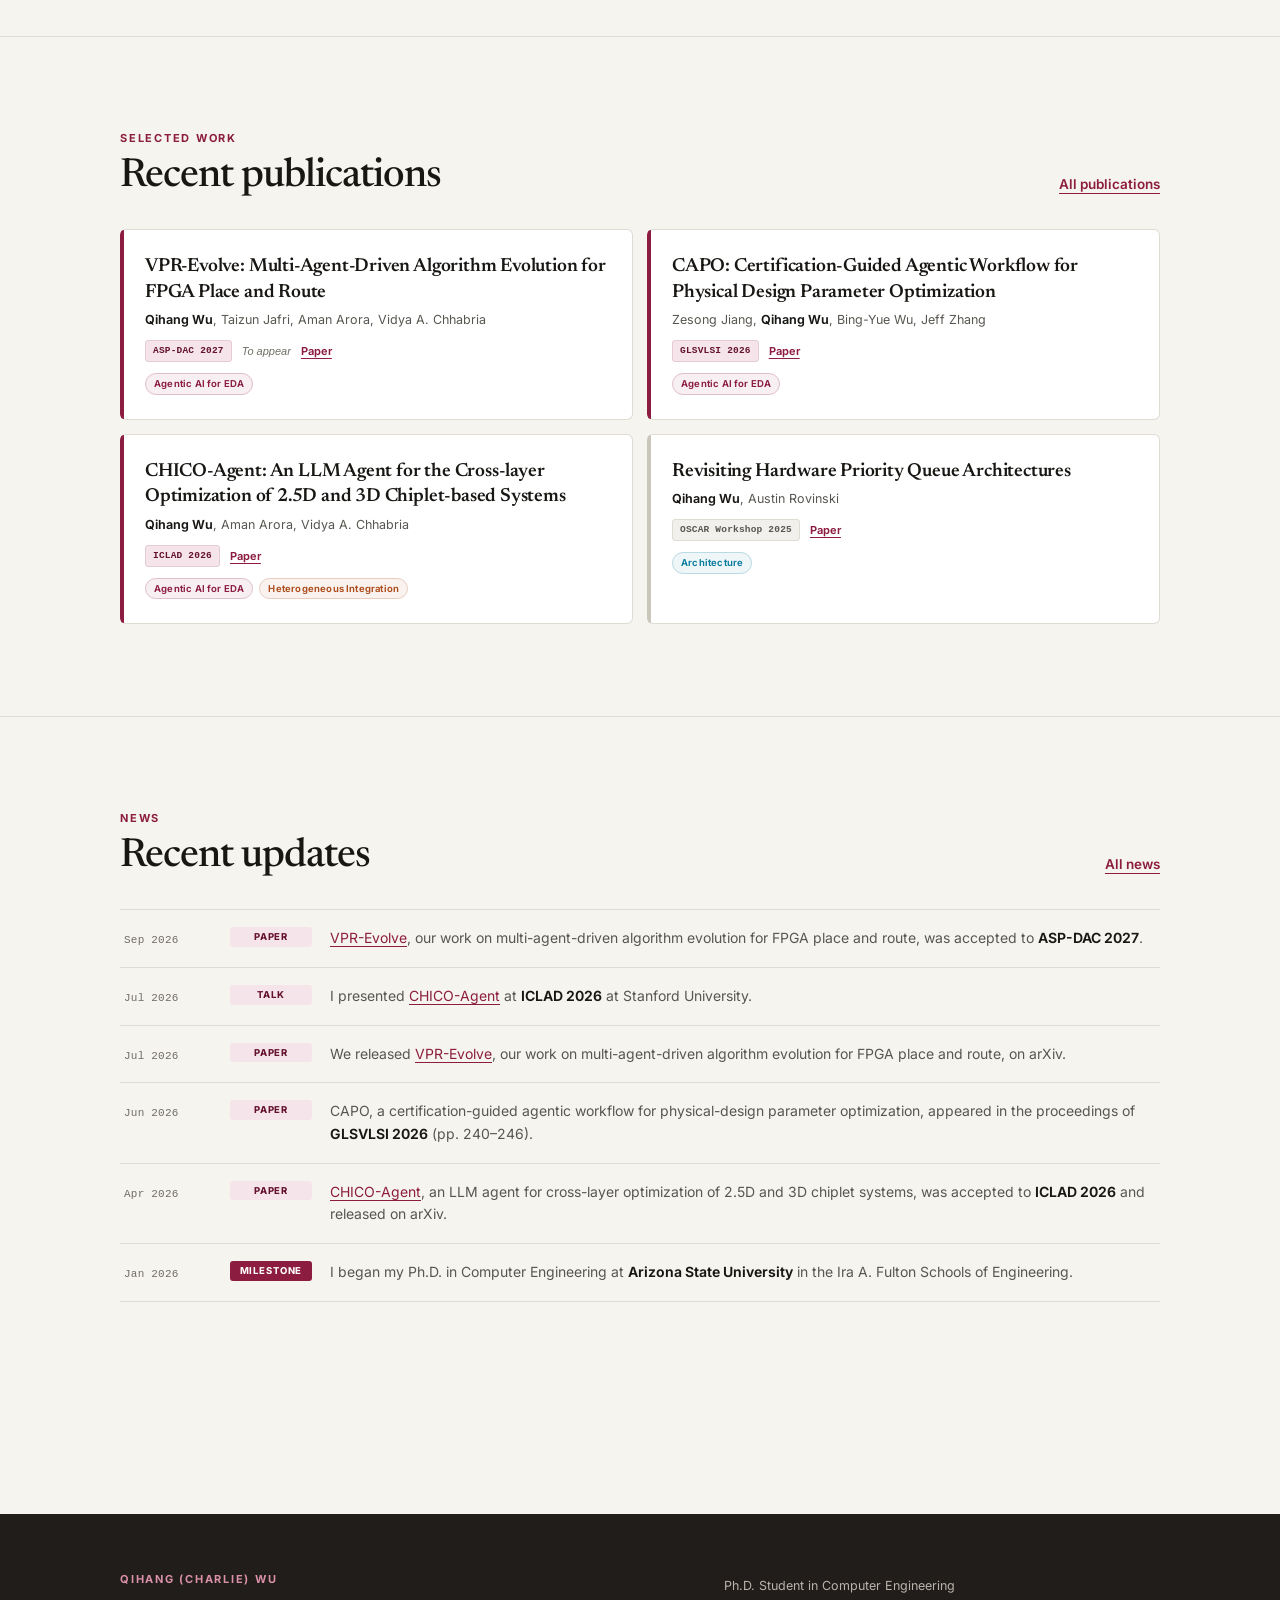
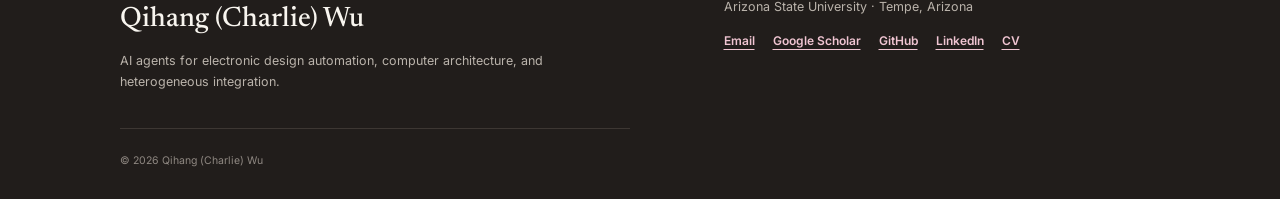
==== commit 6bd2a3c3: "Refresh academic site design and copy" ====
--- a/index.html
+++ b/index.html
@@ -5,45 +5,58 @@
   <meta name="viewport" content="width=device-width, initial-scale=1">
   <title>Qihang (Charlie) Wu</title>
   <meta name="description" content="Qihang (Charlie) Wu is a Ph.D. student in Computer Engineering at Arizona State University working on LLM agents for chip design, computer architecture, and heterogeneous integration.">
+  <meta name="theme-color" content="#7f1734">
   <meta property="og:title" content="Qihang (Charlie) Wu">
-  <meta property="og:description" content="LLM agents for chip design, computer architecture, and heterogeneous integration.">
+  <meta property="og:description" content="AI agents for electronic design automation, computer architecture, and heterogeneous integration.">
   <meta property="og:type" content="website">
+  <link rel="canonical" href="https://charliewu.me/">
   <link rel="icon" type="image/svg+xml" href="assets/favicon.svg">
   <link rel="preconnect" href="https://fonts.googleapis.com">
   <link rel="preconnect" href="https://fonts.gstatic.com" crossorigin>
   <link href="https://fonts.googleapis.com/css2?family=Inter:wght@400;500;600;700&family=Newsreader:ital,opsz,wght@0,6..72,400;0,6..72,500;0,6..72,600;1,6..72,400;1,6..72,500&display=swap" rel="stylesheet">
-  <link rel="stylesheet" href="css/site.css?v=20260919f">
+  <link rel="stylesheet" href="css/site.css?v=20260919h">
 </head>
 <body data-page="home">
 
-  <main>
+  <main id="content">
     <section class="hero">
       <div class="wrap">
         <div class="hero-grid">
-          <div>
-        <h1>Qihang (<em>Charlie</em>) Wu</h1>
-        <p class="lede">
-          I am a Ph.D. student in Computer Engineering at Arizona State University, advised by
-          Prof. Vidya A. Chhabria, and I work closely with Prof. Aman Arora on computer architecture.
-          My research is in electronic design automation: I build LLM-guided agents that optimize EDA
-          algorithms and explore architectures for heterogeneous (2.5D/3D) integration, with broader
-          interests in computer architecture and SRAM and circuit design.
-          I hold an M.S. in Electrical Engineering from NYU Tandon School of Engineering and dual B.S.
-          degrees in Computer Science and Mechanical Engineering from the University of Portland.
-          Before graduate school, I was a hardware system engineer at Artly AI, a robotics startup in Seattle.
-        </p>
-        <p class="hero-meta">Ph.D. Student · Computer Engineering · Arizona State University</p>
-        <div class="hero-actions">
-          <a class="btn btn-primary" href="publications.html">Publications</a>
-          <a class="btn btn-ghost" href="assets/Curriculum_Vitae.pdf">Download CV</a>
-        </div>
+          <div class="hero-copy">
+            <p class="hero-kicker">Computer Engineering · Arizona State University</p>
+            <h1>Qihang <em>(Charlie)</em> Wu</h1>
+            <p class="hero-statement">I build AI agents that help design better chips.</p>
+            <p class="lede">
+              I am a Ph.D. student advised by Prof. Vidya A. Chhabria, and I collaborate with
+              Prof. Aman Arora on computer architecture. My research develops LLM-based agents for
+              electronic design automation, with a focus on physical design, FPGA algorithms, and
+              2.5D/3D chiplet systems.
+            </p>
+            <p class="hero-background">
+              Previously, I was a hardware systems engineer at Artly AI. I earned my M.S. in Electrical
+              Engineering from NYU and dual B.S. degrees in Computer Science and Mechanical Engineering
+              from the University of Portland.
+            </p>
+            <div class="hero-actions">
+              <a class="btn btn-primary" href="research.html">Explore my research</a>
+              <a class="btn btn-ghost" href="publications.html">View publications</a>
+            </div>
+            <nav class="hero-links" aria-label="Profile links">
+              <a href="mailto:qihangwu@asu.edu">Email</a>
+              <a href="https://scholar.google.com/citations?user=aVm2VG4AAAAJ&amp;hl=en">Google Scholar</a>
+              <a href="https://github.com/hahacharlie">GitHub</a>
+              <a href="assets/Curriculum_Vitae.pdf">CV</a>
+            </nav>
           </div>
-          <img class="hero-portrait" src="assets/qihang_wu.jpg" alt="Qihang (Charlie) Wu" onerror="this.remove()">
-        </div>
-        <div class="recruit-banner">
-          <strong>Currently</strong>
-          <span>I am a Ph.D. student at Arizona State University working on LLM agents for chip design, and I am open to research collaborations.</span>
-          <a class="recruit-link" href="mailto:qihangwu@asu.edu">Get in touch →</a>
+          <aside class="hero-visual" aria-label="Profile">
+            <div class="portrait-frame">
+              <img class="hero-portrait" src="assets/qihang_wu.jpg" alt="Portrait of Qihang (Charlie) Wu" onerror="this.closest('.hero-visual').remove()">
+            </div>
+            <div class="hero-note">
+              <span class="status-dot" aria-hidden="true"></span>
+              <p><strong>Open to research collaborations</strong><br>Agentic EDA, architecture, and chiplets.</p>
+            </div>
+          </aside>
         </div>
       </div>
     </section>
@@ -52,10 +65,10 @@
       <div class="wrap">
         <div class="section-head">
           <div>
-            <div class="eyebrow">Research</div>
-            <h2>What I work on</h2>
+            <div class="eyebrow">Research directions</div>
+            <h2>Across the hardware stack</h2>
           </div>
-          <a class="more" href="research.html">All research areas →</a>
+          <a class="more" href="research.html">All research areas</a>
         </div>
         <div class="pillars" id="pillars"></div>
       </div>
@@ -65,10 +78,10 @@
       <div class="wrap">
         <div class="section-head">
           <div>
-            <div class="eyebrow">Publications</div>
-            <h2>Selected publications</h2>
+            <div class="eyebrow">Selected work</div>
+            <h2>Recent publications</h2>
           </div>
-          <a class="more" href="publications.html">All publications →</a>
+          <a class="more" href="publications.html">All publications</a>
         </div>
         <div id="home-selected-pubs"></div>
       </div>
@@ -81,17 +94,17 @@
             <div class="eyebrow">News</div>
             <h2>Recent updates</h2>
           </div>
-          <a class="more" href="news.html">All news →</a>
+          <a class="more" href="news.html">All news</a>
         </div>
         <div id="home-news"></div>
       </div>
     </section>
   </main>
 
-  <script src="data/site.js?v=20260919f"></script>
-  <script src="data/research.js?v=20260919f"></script>
-  <script src="data/news.js?v=20260919f"></script>
-  <script src="data/publications.js?v=20260919f"></script>
-  <script src="js/render.js?v=20260919f"></script>
+  <script src="data/site.js?v=20260919h"></script>
+  <script src="data/research.js?v=20260919h"></script>
+  <script src="data/news.js?v=20260919h"></script>
+  <script src="data/publications.js?v=20260919h"></script>
+  <script src="js/render.js?v=20260919h"></script>
 </body>
 </html>
--- a/css/site.css
+++ b/css/site.css
@@ -1,483 +1,835 @@
 /* ============================================================
-   Qihang (Charlie) Wu — personal site
-   Minimal academic style: typography-first, white ground,
-   a single blue accent, generous whitespace.
+   Qihang (Charlie) Wu — personal academic site
+   Editorial design system: warm paper, precise typography,
+   ASU maroon, and research-area color accents.
    ============================================================ */
 
 :root {
-  /* color */
-  --ink: #16181d;
-  --ink-soft: #4b5563;
-  --ink-faint: #8a93a0;
-  /* ASU brand: maroon #8C1D40, gold #FFC627 */
-  --accent: #8c1d40;        /* ASU maroon, links + primary */
-  --accent-deep: #6b1631;
-  --accent-tint: #f3dbe3;   /* pale maroon tint */
-  --wash: #faf4f6;          /* pale maroon wash for panels */
-  --line: #e8e4e6;
-  --bg: #ffffff;
-  --gold: #7a5a00;          /* award text (dark ASU gold) */
-  --gold-bg: #fff3c4;       /* ASU gold tint */
-
-  /* type */
+  --ink: #191714;
+  --ink-soft: #585650;
+  --ink-faint: #716d65;
+  --accent: #8c1d40;
+  --accent-deep: #64122d;
+  --accent-tint: #f5e5eb;
+  --canvas: #f6f4ef;
+  --surface: #ffffff;
+  --surface-soft: #fbfaf7;
+  --line: #dfdcd4;
+  --line-strong: #cbc6bb;
+  --gold: #6f5200;
+  --gold-bg: #fff0b3;
+  --shadow-sm: 0 8px 24px rgba(36, 29, 25, 0.06);
+  --shadow-md: 0 22px 54px rgba(36, 29, 25, 0.10);
   --serif: "Newsreader", "Source Serif 4", Georgia, "Times New Roman", serif;
   --sans: "Inter", -apple-system, BlinkMacSystemFont, "Segoe UI", Helvetica, Arial, sans-serif;
   --mono: "SF Mono", SFMono-Regular, ui-monospace, Menlo, Consolas, monospace;
-
-  /* layout */
-  --max: 1020px;
-  --pad: 24px;
+  --max: 1120px;
+  --measure: 760px;
+  --pad: clamp(20px, 4vw, 40px);
 }
 
 * { box-sizing: border-box; margin: 0; padding: 0; }
-
 html { scroll-behavior: smooth; }
-
 body {
+  min-width: 320px;
   font-family: var(--sans);
   font-size: 16px;
   line-height: 1.65;
   color: var(--ink);
-  background: var(--bg);
+  background: var(--canvas);
   -webkit-font-smoothing: antialiased;
   text-rendering: optimizeLegibility;
 }
-
 img { max-width: 100%; display: block; }
-
-a { color: var(--accent); text-decoration: none; }
-a:hover { color: var(--accent-deep); text-decoration: underline; text-underline-offset: 3px; }
-
-::selection { background: var(--accent-tint); color: var(--ink); }
-
-.wrap { max-width: var(--max); margin: 0 auto; padding: 0 var(--pad); }
+button, input { font: inherit; }
+a { color: var(--accent); text-decoration-thickness: 1px; text-underline-offset: 3px; }
+a:hover { color: var(--accent-deep); }
+a:not([class]) { text-decoration-line: underline; }
+.more, .research-more, .pillar-link { text-decoration: underline; text-underline-offset: 4px; }
+:focus-visible { outline: 3px solid rgba(140, 29, 64, 0.3); outline-offset: 3px; }
+::selection { background: #efd2dc; color: var(--ink); }
+.wrap { width: 100%; max-width: var(--max); margin: 0 auto; padding-inline: var(--pad); }
+
+.skip-link {
+  position: fixed;
+  top: 10px;
+  left: 10px;
+  z-index: 100;
+  padding: 10px 15px;
+  border-radius: 5px;
+  color: #fff;
+  background: var(--accent-deep);
+  transform: translateY(-150%);
+  transition: transform 0.15s ease;
+}
+.skip-link:focus { color: #fff; transform: translateY(0); }
 
 /* ---------------- navigation ---------------- */
-
 .nav {
-  position: sticky; top: 0; z-index: 50;
-  background: rgba(255, 255, 255, 0.92);
-  backdrop-filter: blur(10px);
-  -webkit-backdrop-filter: blur(10px);
-  border-bottom: 1px solid var(--line);
+  position: sticky;
+  top: 0;
+  z-index: 50;
+  border-bottom: 1px solid rgba(203, 198, 187, 0.8);
+  background: rgba(246, 244, 239, 0.9);
+  backdrop-filter: blur(14px);
+  -webkit-backdrop-filter: blur(14px);
 }
 .nav-inner {
-  max-width: var(--max); margin: 0 auto; padding: 0 var(--pad);
-  display: flex; align-items: center; justify-content: space-between;
-  height: 64px;
+  width: 100%;
+  max-width: var(--max);
+  height: 72px;
+  margin: 0 auto;
+  padding-inline: var(--pad);
+  display: flex;
+  align-items: center;
+  justify-content: space-between;
 }
 .brand {
+  display: inline-flex;
+  align-items: center;
+  gap: 11px;
+  color: var(--ink);
+  text-decoration: none;
+}
+.brand:hover { color: var(--ink); }
+.brand-mark {
+  width: 38px;
+  height: 38px;
+  border-radius: 50%;
+  display: grid;
+  place-items: center;
+  flex: 0 0 auto;
   font-family: var(--serif);
-  font-size: 22px; font-weight: 600; letter-spacing: 0.01em;
-  color: var(--ink); text-decoration: none;
-  display: flex; align-items: baseline; gap: 9px;
-}
-.brand:hover { text-decoration: none; color: var(--ink); }
-.brand .brand-mark { color: var(--accent); }
-.brand .brand-sub {
-  font-family: var(--sans); font-size: 11.5px; font-weight: 500;
-  color: var(--ink-faint); letter-spacing: 0.08em; text-transform: uppercase;
-}
-.nav-links { display: flex; gap: 26px; align-items: center; list-style: none; }
+  font-size: 16px;
+  font-weight: 600;
+  letter-spacing: -0.04em;
+  color: #fff;
+  background: var(--accent);
+}
+.brand-copy { display: grid; line-height: 1.15; }
+.brand-name { font-family: var(--serif); font-size: 19px; font-weight: 600; }
+.brand-sub {
+  margin-top: 4px;
+  font-size: 9.5px;
+  font-weight: 600;
+  letter-spacing: 0.13em;
+  text-transform: uppercase;
+  color: var(--ink-faint);
+}
+.nav-links { display: flex; gap: 29px; align-items: center; list-style: none; }
 .nav-links a {
   position: relative;
-  font-size: 14.5px; font-weight: 500; color: var(--ink-soft);
-  letter-spacing: 0.01em; padding: 4px 0;
+  padding-block: 7px;
+  font-size: 13.5px;
+  font-weight: 600;
+  letter-spacing: 0.01em;
+  color: var(--ink-soft);
+  text-decoration: none;
 }
 .nav-links a::after {
-  content: ""; position: absolute; left: 0; right: 0; bottom: -2px; height: 2px;
+  content: "";
+  position: absolute;
+  right: 0;
+  bottom: 1px;
+  left: 0;
+  height: 2px;
   background: var(--accent);
-  transform: scaleX(0); transform-origin: left center;
+  transform: scaleX(0);
+  transform-origin: left;
   transition: transform 0.18s ease;
 }
-.nav-links a:hover { color: var(--ink); text-decoration: none; }
+.nav-links a:hover, .nav-links a.active { color: var(--ink); }
 .nav-links a:hover::after, .nav-links a.active::after { transform: scaleX(1); }
-.nav-links a.active { color: var(--ink); }
 .nav-toggle {
-  display: none; background: none; border: 0; cursor: pointer;
-  padding: 8px; color: var(--ink);
+  display: none;
+  border: 0;
+  padding: 8px;
+  color: var(--ink);
+  background: transparent;
+  cursor: pointer;
 }
 .nav-toggle svg { display: block; }
 
 /* ---------------- page scaffolding ---------------- */
-
-main { min-height: 60vh; }
-
-.section { padding: 56px 0 8px; }
+main { min-height: 64vh; }
+.section { padding: clamp(64px, 8vw, 92px) 0; }
+.section + .section { border-top: 1px solid var(--line); }
 .section-head {
-  display: flex; align-items: baseline; justify-content: space-between;
-  gap: 16px; margin-bottom: 26px;
-}
-.eyebrow {
-  font-size: 12px; font-weight: 600; letter-spacing: 0.14em;
-  text-transform: uppercase; color: var(--accent);
-  margin-bottom: 6px;
-}
-h1.page-title, .section-head h2 {
-  font-family: var(--serif); font-weight: 600; letter-spacing: -0.01em;
+  margin-bottom: 30px;
+  display: flex;
+  align-items: end;
+  justify-content: space-between;
+  gap: 24px;
+}
+.eyebrow, .hero-kicker {
+  margin-bottom: 8px;
+  font-size: 11px;
+  font-weight: 700;
+  letter-spacing: 0.16em;
+  text-transform: uppercase;
+  color: var(--accent);
+}
+.section-head h2, h1.page-title { font-family: var(--serif); color: var(--ink); }
+.section-head h2 {
+  font-size: clamp(31px, 4vw, 40px);
+  font-weight: 500;
+  line-height: 1.1;
+  letter-spacing: -0.025em;
+}
+.section-head .more {
+  margin-bottom: 4px;
+  flex: 0 0 auto;
+  font-size: 13.5px;
+  font-weight: 600;
+}
+.page-head {
+  position: relative;
+  overflow: hidden;
+  padding: clamp(72px, 9vw, 108px) 0 clamp(54px, 7vw, 78px);
+  border-bottom: 1px solid var(--line);
+  background:
+    radial-gradient(circle at 85% 14%, rgba(140, 29, 64, 0.08), transparent 28%),
+    linear-gradient(180deg, var(--surface-soft), var(--canvas));
+}
+.page-head::after {
+  content: "";
+  position: absolute;
+  right: clamp(20px, 7vw, 110px);
+  bottom: -52px;
+  width: 150px;
+  height: 150px;
+  border: 1px solid rgba(140, 29, 64, 0.14);
+  border-radius: 50%;
+}
+h1.page-title {
+  max-width: 880px;
+  margin-bottom: 18px;
+  font-size: clamp(43px, 6vw, 66px);
+  font-weight: 500;
+  line-height: 1.04;
+  letter-spacing: -0.035em;
+}
+.page-lede {
+  max-width: var(--measure);
+  font-size: clamp(17px, 2vw, 19px);
+  line-height: 1.75;
+  color: var(--ink-soft);
+}
+.page-meta { margin-top: 12px; font-size: 14px; color: var(--ink-faint); }
+
+/* ---------------- home hero ---------------- */
+.hero {
+  position: relative;
+  overflow: hidden;
+  padding: clamp(70px, 9vw, 112px) 0 clamp(68px, 9vw, 104px);
+  border-bottom: 1px solid var(--line);
+  background:
+    radial-gradient(circle at 9% 4%, rgba(255, 198, 39, 0.07), transparent 22%),
+    radial-gradient(circle at 91% 24%, rgba(140, 29, 64, 0.08), transparent 24%),
+    var(--canvas);
+}
+.hero-grid {
+  display: grid;
+  grid-template-columns: minmax(0, 1fr) minmax(260px, 326px);
+  gap: clamp(52px, 8vw, 100px);
+  align-items: center;
+}
+.hero-copy { min-width: 0; }
+.hero h1 {
+  margin-bottom: 15px;
+  font-family: var(--serif);
+  font-size: clamp(50px, 6vw, 70px);
+  font-weight: 500;
+  line-height: 0.98;
+  letter-spacing: -0.045em;
+  white-space: nowrap;
+}
+.hero h1 em { font-weight: 400; color: var(--accent); }
+.hero-statement {
+  max-width: 700px;
+  margin-bottom: 22px;
+  font-family: var(--serif);
+  font-size: clamp(27px, 3.3vw, 38px);
+  font-weight: 400;
+  line-height: 1.14;
+  letter-spacing: -0.025em;
   color: var(--ink);
 }
-.section-head h2 { font-size: 30px; line-height: 1.2; }
-.section-head .more { font-size: 14px; white-space: nowrap; }
-
-.page-head { padding: 64px 0 8px; }
-h1.page-title { font-size: 42px; line-height: 1.15; margin-bottom: 14px; }
-.page-lede { font-size: 17.5px; color: var(--ink-soft); }
-
-/* ---------------- home hero ---------------- */
-
-.hero { padding: 64px 0 30px; }
-/* Hero: text column + portrait column (no text wrap); stacks on phones. */
-.hero-grid { display: grid; grid-template-columns: 1fr 200px; gap: 40px; align-items: start; }
+.hero p.lede {
+  max-width: 735px;
+  font-size: 17px;
+  line-height: 1.78;
+  color: var(--ink-soft);
+}
+.hero-background {
+  max-width: 700px;
+  margin-top: 18px;
+  padding-left: 18px;
+  border-left: 2px solid var(--line-strong);
+  font-size: 14px;
+  line-height: 1.7;
+  color: var(--ink-faint);
+}
+.hero-actions { margin-top: 29px; display: flex; gap: 11px; flex-wrap: wrap; }
+.btn {
+  min-height: 44px;
+  padding: 10px 18px;
+  border: 1px solid transparent;
+  border-radius: 5px;
+  display: inline-flex;
+  align-items: center;
+  justify-content: center;
+  font-size: 13.5px;
+  font-weight: 650;
+  letter-spacing: 0.01em;
+  text-decoration: none;
+  transition: background-color 0.15s ease, border-color 0.15s ease, transform 0.15s ease;
+}
+.btn:hover { text-decoration: none; transform: translateY(-1px); }
+.btn-primary { color: #fff; background: var(--accent); }
+.btn-primary:hover { color: #fff; background: var(--accent-deep); }
+.btn-ghost { border-color: var(--line-strong); color: var(--ink); background: rgba(255, 255, 255, 0.55); }
+.btn-ghost:hover { border-color: var(--ink-faint); color: var(--ink); background: #fff; }
+.hero-links { margin-top: 23px; display: flex; gap: 9px 22px; flex-wrap: wrap; }
+.hero-links a {
+  font-size: 12.5px;
+  font-weight: 650;
+  color: var(--ink-soft);
+  text-decoration: underline;
+  text-decoration-color: var(--line-strong);
+  text-underline-offset: 4px;
+}
+.hero-links a:hover { color: var(--accent); text-decoration-color: var(--accent); }
+.hero-visual { position: relative; }
+.portrait-frame { position: relative; margin: 0 10px; }
+.portrait-frame::before {
+  content: "";
+  position: absolute;
+  inset: 14px -14px -14px 14px;
+  border: 1px solid rgba(140, 29, 64, 0.28);
+  border-radius: 7px;
+}
 .hero-portrait {
-  width: 200px; height: 200px; object-fit: cover;
-  border-radius: 14px; border: 1px solid var(--line);
-  box-shadow: 0 10px 28px rgba(140, 29, 64, 0.10);
-  margin-top: 8px;
-}
-@media (max-width: 820px) {
-  .hero-grid { grid-template-columns: 1fr; gap: 24px; }
-  .hero-portrait { width: 168px; height: 168px; margin-top: 0; }
-}
-.hero h1 {
-  font-family: var(--serif); font-weight: 500;
-  font-size: clamp(34px, 5.4vw, 54px);
-  line-height: 1.14; letter-spacing: -0.015em;
-  margin-bottom: 22px;
-}
-.hero h1 em { font-style: italic; color: var(--accent); }
-.hero p.lede {
-  font-size: 18.5px; color: var(--ink-soft); line-height: 1.7;
-}
-.hero .hero-meta {
-  margin-top: 10px; font-size: 14px; color: var(--ink-faint); letter-spacing: 0.02em;
-}
-.hero-actions { margin-top: 30px; display: flex; gap: 14px; flex-wrap: wrap; }
-
-.btn {
-  display: inline-block; padding: 11px 22px; border-radius: 6px;
-  font-size: 15px; font-weight: 550; letter-spacing: 0.01em;
-  border: 1px solid transparent; transition: all 0.15s ease;
-}
-.btn:hover { text-decoration: none; }
-.btn-primary { background: var(--accent); color: #fff; }
-.btn-primary:hover { background: var(--accent-deep); color: #fff; }
-.btn-ghost { border-color: var(--line); color: var(--ink); background: #fff; }
-.btn-ghost:hover { border-color: var(--ink-faint); color: var(--ink); }
-
-.recruit-banner {
-  margin-top: 44px;
-  background: var(--wash);
-  border: 1px solid #ead3db;
-  border-left: 3px solid var(--accent);
-  border-radius: 8px;
-  padding: 15px 20px;
-  font-size: 15px; color: var(--ink);
-  display: flex; gap: 10px; align-items: baseline; flex-wrap: wrap;
-}
-.recruit-banner strong { font-weight: 650; }
-.recruit-banner .recruit-link { flex-basis: 100%; font-weight: 550; }
+  position: relative;
+  z-index: 1;
+  width: 100%;
+  aspect-ratio: 1 / 1.08;
+  object-fit: cover;
+  object-position: center 38%;
+  border: 1px solid var(--line-strong);
+  border-radius: 7px;
+  box-shadow: var(--shadow-md);
+  filter: saturate(0.9) contrast(1.02);
+}
+.hero-note {
+  position: relative;
+  z-index: 2;
+  width: calc(100% - 34px);
+  margin: -24px 0 0 -18px;
+  padding: 15px 17px;
+  display: grid;
+  grid-template-columns: auto 1fr;
+  gap: 11px;
+  align-items: start;
+  border: 1px solid var(--line);
+  border-radius: 5px;
+  background: rgba(255, 255, 255, 0.96);
+  box-shadow: var(--shadow-sm);
+}
+.hero-note p { font-size: 12px; line-height: 1.55; color: var(--ink-soft); }
+.hero-note strong { font-size: 12.5px; color: var(--ink); }
+.status-dot {
+  width: 8px;
+  height: 8px;
+  margin-top: 5px;
+  border-radius: 50%;
+  background: #3f8a57;
+  box-shadow: 0 0 0 4px rgba(63, 138, 87, 0.12);
+}
 
 /* ---------------- research pillars ---------------- */
-
-.pillars { display: grid; grid-template-columns: 1fr 1fr; gap: 20px; }
+.pillars { display: grid; grid-template-columns: repeat(2, minmax(0, 1fr)); gap: 16px; }
 .pillar {
-  border: 1px solid var(--line); border-radius: 10px;
-  padding: 26px 26px 22px; background: #fff;
-  transition: border-color 0.15s ease, box-shadow 0.15s ease, transform 0.15s ease;
-  display: block; color: var(--ink);
+  position: relative;
+  overflow: hidden;
+  min-height: 250px;
+  padding: 31px 31px 26px;
+  border: 1px solid var(--line);
+  border-radius: 7px;
+  display: flex;
+  flex-direction: column;
+  color: var(--ink);
+  background: var(--surface);
+  box-shadow: 0 1px 0 rgba(36, 29, 25, 0.02);
+  text-decoration: none;
+  transition: border-color 0.18s ease, box-shadow 0.18s ease, transform 0.18s ease;
+}
+.pillar::before {
+  content: "";
+  position: absolute;
+  top: 0;
+  right: 0;
+  left: 0;
+  height: 4px;
+  background: var(--area-color, var(--accent));
 }
 .pillar:hover {
-  text-decoration: none; color: var(--ink);
-  border-color: #d9b8c4; box-shadow: 0 6px 18px rgba(140, 29, 64, 0.08);
-  transform: translateY(-2px);
-}
-.pillar .pillar-num {
-  font-family: var(--mono); font-size: 12px; color: var(--area-color, var(--accent));
-  letter-spacing: 0.1em; margin-bottom: 12px;
+  border-color: var(--line-strong);
+  color: var(--ink);
+  box-shadow: var(--shadow-sm);
+  transform: translateY(-3px);
+}
+.pillar-num {
+  margin-bottom: 24px;
+  font-family: var(--mono);
+  font-size: 11px;
+  letter-spacing: 0.12em;
+  color: var(--area-color, var(--accent));
 }
 .pillar h3 {
-  font-family: var(--serif); font-size: 21px; font-weight: 600;
-  line-height: 1.3; margin-bottom: 10px;
-}
-.pillar p { font-size: 14.5px; color: var(--ink-soft); line-height: 1.62; }
+  margin-bottom: 10px;
+  font-family: var(--serif);
+  font-size: 25px;
+  font-weight: 600;
+  line-height: 1.2;
+  letter-spacing: -0.015em;
+}
+.pillar p { font-size: 14px; line-height: 1.68; color: var(--ink-soft); }
+.pillar-link {
+  margin-top: auto;
+  padding-top: 22px;
+  align-self: flex-start;
+  font-size: 12px;
+  font-weight: 650;
+  color: var(--area-color, var(--accent));
+}
 
 /* ---------------- research page ---------------- */
-
+.research-pillars { margin: clamp(44px, 6vw, 72px) 0 clamp(56px, 8vw, 88px); }
 .research-block {
-  padding: 40px 0;
+  padding: clamp(48px, 7vw, 76px) 0;
   border-top: 1px solid var(--line);
-  scroll-margin-top: 80px;
-}
-.research-pillars { margin-bottom: 48px; }
+  display: grid;
+  grid-template-columns: minmax(210px, 0.72fr) minmax(0, 1.75fr);
+  gap: clamp(38px, 7vw, 92px);
+  scroll-margin-top: 88px;
+}
+.research-heading { align-self: start; }
 .research-block h2 {
-  font-family: var(--serif); font-size: 27px; font-weight: 600;
-  line-height: 1.25; margin-bottom: 6px;
+  font-family: var(--serif);
+  font-size: clamp(28px, 3.5vw, 38px);
+  font-weight: 500;
+  line-height: 1.12;
+  letter-spacing: -0.025em;
 }
 .research-sub {
-  font-size: 13px; font-weight: 600; letter-spacing: 0.08em;
-  text-transform: uppercase; color: var(--area-color, var(--accent)); margin-bottom: 12px;
-}
-.research-block .research-long { color: var(--ink-soft); margin-bottom: 16px; }
-.keywords { display: flex; flex-wrap: wrap; gap: 8px; margin-bottom: 20px; }
+  margin-bottom: 10px;
+  font-size: 10.5px;
+  font-weight: 700;
+  letter-spacing: 0.13em;
+  text-transform: uppercase;
+  color: var(--area-color, var(--accent));
+}
+.research-long {
+  max-width: 720px;
+  margin-bottom: 20px;
+  font-size: 16px;
+  line-height: 1.78;
+  color: var(--ink-soft);
+}
+.keywords { margin-bottom: 25px; display: flex; flex-wrap: wrap; gap: 7px; }
 .keyword {
-  font-size: 12.5px; font-weight: 550; color: var(--accent-deep);
-  background: var(--wash); border: 1px solid #ead3db;
-  padding: 3px 11px; border-radius: 999px;
+  padding: 4px 10px;
+  border: 1px solid var(--line-strong);
+  border-color: color-mix(in srgb, var(--area-color, var(--accent)) 28%, white);
+  border-radius: 999px;
+  font-size: 11px;
+  font-weight: 650;
   color: var(--area-color, var(--accent-deep));
-  background: color-mix(in srgb, var(--area-color, var(--accent)) 7%, #fff);
-  border-color: color-mix(in srgb, var(--area-color, var(--accent)) 24%, #fff);
-}
-.rep-pubs { border-left: 2px solid var(--line); padding-left: 18px; display: grid; gap: 10px; }
-.research-block .rep-pubs {
-  border-left-color: color-mix(in srgb, var(--area-color, var(--accent)) 30%, #fff);
-}
-.research-more {
-  display: inline-block; margin-top: 16px;
-  font-size: 14px; font-weight: 550;
-}
-.rep-pub { font-size: 14.5px; line-height: 1.55; }
-.rep-pub .rep-venue {
-  font-family: var(--mono); font-size: 11.5px; color: var(--ink-faint);
-  margin-left: 6px; white-space: nowrap;
-}
+  background: color-mix(in srgb, var(--area-color, var(--accent)) 7%, white);
+}
+.rep-pubs {
+  padding: 18px 20px;
+  border-left: 3px solid var(--area-color, var(--accent));
+  display: grid;
+  gap: 10px;
+  background: var(--surface);
+}
+.rep-label {
+  margin-bottom: 1px;
+  font-size: 10px;
+  font-weight: 700;
+  letter-spacing: 0.13em;
+  text-transform: uppercase;
+  color: var(--ink-faint);
+}
+.rep-pub { font-size: 13.5px; line-height: 1.55; color: var(--ink-soft); }
+.rep-pub a { font-weight: 550; }
+.rep-venue {
+  margin-left: 7px;
+  font-family: var(--mono);
+  font-size: 10.5px;
+  white-space: nowrap;
+  color: var(--ink-faint);
+}
+.research-more { margin-top: 17px; display: inline-block; font-size: 12.5px; font-weight: 650; }
+
 /* ---------------- news ---------------- */
-
-.news-list { display: grid; gap: 0; }
+.news-list { display: grid; }
 .news-item {
-  display: grid; grid-template-columns: 92px 84px 1fr; gap: 16px;
-  padding: 13px 0; border-bottom: 1px solid var(--line);
-  font-size: 15px; align-items: baseline;
-}
-.news-item:last-child { border-bottom: 0; }
+  padding: 17px 4px;
+  border-bottom: 1px solid var(--line);
+  display: grid;
+  grid-template-columns: 88px 82px minmax(0, 1fr);
+  gap: 18px;
+  align-items: baseline;
+}
+.news-item:first-child { border-top: 1px solid var(--line); }
 .news-date {
-  font-family: var(--mono); font-size: 12.5px; color: var(--ink-faint);
-  white-space: nowrap; letter-spacing: 0.02em;
+  font-family: var(--mono);
+  font-size: 11px;
+  letter-spacing: 0.02em;
+  white-space: nowrap;
+  color: var(--ink-faint);
 }
 .news-tag {
-  font-size: 11px; font-weight: 650; letter-spacing: 0.08em;
-  text-transform: uppercase; text-align: center;
-  padding: 2px 0; border-radius: 4px;
-  color: var(--accent-deep); background: var(--wash);
-  align-self: start; margin-top: 2px;
+  width: 100%;
+  padding: 2px 6px;
+  border-radius: 3px;
+  align-self: start;
+  font-size: 9.5px;
+  font-weight: 750;
+  letter-spacing: 0.09em;
+  text-align: center;
+  text-transform: uppercase;
+  color: var(--accent-deep);
+  background: var(--accent-tint);
 }
 .news-tag[data-tag="Award"], .news-tag[data-tag="Patent"] { color: var(--gold); background: var(--gold-bg); }
 .news-tag[data-tag="Milestone"] { color: #fff; background: var(--accent); }
-.news-text { color: var(--ink); line-height: 1.6; }
-.news-text b { font-weight: 600; }
+.news-text { font-size: 14px; line-height: 1.62; color: var(--ink-soft); }
+.news-text strong { font-weight: 650; color: var(--ink); }
 
 /* ---------------- publications ---------------- */
-
 .pub-controls {
-  display: flex; flex-wrap: wrap; gap: 8px; align-items: center;
-  padding: 18px 0 6px;
-}
+  margin: 38px 0 18px;
+  padding: 15px;
+  border: 1px solid var(--line);
+  border-radius: 7px;
+  display: flex;
+  flex-wrap: wrap;
+  gap: 10px;
+  align-items: center;
+  background: rgba(255, 255, 255, 0.7);
+}
+.filter-group { display: flex; flex-wrap: wrap; gap: 6px; }
 .pub-filter {
-  font-size: 13.5px; font-weight: 550; color: var(--ink-soft);
-  background: #fff; border: 1px solid var(--line); border-radius: 999px;
-  padding: 6px 15px; cursor: pointer; transition: all 0.12s ease;
+  min-height: 34px;
+  padding: 6px 12px;
+  border: 1px solid var(--line);
+  border-radius: 4px;
+  font-size: 11.5px;
+  font-weight: 650;
+  color: var(--ink-soft);
+  background: var(--surface);
+  cursor: pointer;
+  transition: border-color 0.12s ease, color 0.12s ease, background-color 0.12s ease;
+}
+.pub-filter:hover { border-color: var(--line-strong); color: var(--ink); }
+.pub-filter.active { border-color: var(--accent); color: #fff; background: var(--accent); }
+.pub-filter-count { margin-left: 6px; font-size: 9.5px; font-weight: 550; color: var(--ink-faint); }
+.pub-filter.active .pub-filter-count { color: rgba(255, 255, 255, 0.74); }
+.pub-search {
+  width: min(100%, 240px);
+  min-height: 36px;
+  padding: 6px 12px;
+  border: 1px solid var(--line);
+  border-radius: 4px;
+  font-size: 12px;
+  color: var(--ink);
+  background: var(--surface);
+  transition: border-color 0.12s ease;
+}
+.pub-search:focus { border-color: var(--accent); outline: 3px solid rgba(140, 29, 64, 0.12); }
+.pub-search::placeholder { color: var(--ink-faint); }
+.pub-count { margin-left: auto; font-size: 11px; white-space: nowrap; color: var(--ink-faint); }
+.pub-empty { padding: 34px 0; font-size: 14px; color: var(--ink-faint); }
+.pub-year {
+  padding: 37px 0 9px;
+  display: flex;
+  gap: 14px;
+  align-items: center;
+  font-family: var(--serif);
+  font-size: 25px;
+  font-weight: 600;
+  color: var(--ink);
+}
+.pub-year::after { content: ""; order: 0; height: 1px; flex: 1; background: var(--line); }
+.pub-year-count {
+  order: 1;
   font-family: var(--sans);
-}
-.pub-filter:hover { border-color: var(--ink-faint); color: var(--ink); }
-.pub-filter.active {
-  background: var(--accent); border-color: var(--accent); color: #fff;
-}
-.pub-filter-count {
-  margin-left: 7px; font-size: 11px; font-weight: 500;
-  color: var(--ink-faint); letter-spacing: 0;
-}
-.pub-filter.active .pub-filter-count { color: rgba(255, 255, 255, 0.75); }
-.pub-search {
-  font-family: var(--sans); font-size: 13.5px; color: var(--ink);
-  border: 1px solid var(--line); border-radius: 999px;
-  padding: 6px 15px; width: 220px; background: #fff;
-  transition: border-color 0.12s ease;
-}
-.pub-search:focus { outline: none; border-color: var(--accent); }
-.pub-search::placeholder { color: var(--ink-faint); }
-.pub-count { font-size: 13px; color: var(--ink-faint); margin-left: auto; }
-.pub-empty { padding: 30px 0; color: var(--ink-faint); font-size: 15px; }
-
-@media (max-width: 820px) {
-  .pub-search { width: 100%; }
-}
-
-.pub-year {
-  font-family: var(--serif); font-size: 24px; font-weight: 600;
-  padding: 34px 0 4px; color: var(--ink);
-  display: flex; align-items: center; gap: 14px;
-}
-.pub-year::after { content: ""; flex: 1; height: 1px; background: var(--line); order: 0; }
-.pub-year-count {
-  order: 1; font-family: var(--sans); font-size: 12.5px; font-weight: 500;
-  color: var(--ink-faint); white-space: nowrap; letter-spacing: 0.02em;
-}
-
-/* Published work carries a pale accent spine; preprints a neutral one. */
+  font-size: 10.5px;
+  font-weight: 550;
+  letter-spacing: 0.02em;
+  white-space: nowrap;
+  color: var(--ink-faint);
+}
 .pub-item {
-  padding: 16px 0 16px 16px; border-bottom: 1px solid #f0f2f5;
-  border-left: 2px solid var(--accent-tint);
-}
-.pub-item.is-preprint { border-left-color: var(--line); }
-.pub-item.is-preprint .venue-badge {
-  color: var(--ink-soft); background: #f3f5f8; border-color: var(--line);
-}
-.pub-item:last-child { border-bottom: 0; }
+  position: relative;
+  margin-bottom: 10px;
+  padding: 20px 22px 19px 24px;
+  border: 1px solid var(--line);
+  border-left: 3px solid var(--accent);
+  border-radius: 0 6px 6px 0;
+  background: var(--surface);
+}
+.pub-item.is-preprint { border-left-color: var(--line-strong); }
 .pub-title {
-  font-size: 16.5px; font-weight: 600; line-height: 1.45;
-  color: var(--ink); margin-bottom: 3px;
-}
-.pub-title a { color: var(--ink); }
-.pub-title a:hover { color: var(--accent-deep); }
-.pub-authors { font-size: 14px; color: var(--ink-soft); line-height: 1.55; }
-.pub-authors b { color: var(--ink); font-weight: 600; }
+  margin-bottom: 5px;
+  font-family: var(--serif);
+  font-size: 19px;
+  font-weight: 600;
+  line-height: 1.35;
+  letter-spacing: -0.01em;
+  color: var(--ink);
+}
+.pub-title a { color: var(--ink); text-decoration: none; }
+.pub-title a:hover { color: var(--accent); text-decoration: underline; }
+.pub-authors { font-size: 12.5px; line-height: 1.6; color: var(--ink-soft); }
+.pub-authors b { font-weight: 650; color: var(--ink); }
 .pub-meta {
-  display: flex; flex-wrap: wrap; gap: 8px; align-items: center;
-  margin-top: 7px; font-size: 13px;
+  margin-top: 10px;
+  display: flex;
+  flex-wrap: wrap;
+  gap: 7px 10px;
+  align-items: center;
+  font-size: 12px;
 }
 .venue-badge {
-  font-family: var(--mono); font-size: 11.5px; font-weight: 600;
-  color: var(--accent-deep); background: var(--wash);
-  border: 1px solid #ead3db; border-radius: 4px; padding: 1.5px 8px;
-  letter-spacing: 0.02em; white-space: nowrap;
-}
+  padding: 2px 7px;
+  border: 1px solid #e4cbd4;
+  border-radius: 3px;
+  font-family: var(--mono);
+  font-size: 9.5px;
+  font-weight: 650;
+  letter-spacing: 0.02em;
+  white-space: nowrap;
+  color: var(--accent-deep);
+  background: var(--accent-tint);
+}
+.is-preprint .venue-badge { border-color: var(--line); color: var(--ink-soft); background: #f1f0ed; }
 .award-badge {
-  font-size: 12px; font-weight: 600; color: var(--gold);
-  background: var(--gold-bg); border-radius: 4px; padding: 1.5px 9px;
-}
-.award-badge::before { content: "🏆 "; font-size: 11px; }
-.pub-note { font-size: 12.5px; color: var(--ink-faint); font-style: italic; }
-.pub-links { display: flex; flex-wrap: wrap; gap: 4px 12px; font-size: 13px; }
-.pub-links a { font-weight: 550; }
-
-/* Clickable research-area chips on each publication. */
-.pub-tags { display: flex; flex-wrap: wrap; gap: 6px; margin-top: 9px; }
+  padding: 2px 8px;
+  border-radius: 3px;
+  font-size: 10.5px;
+  font-weight: 650;
+  color: var(--gold);
+  background: var(--gold-bg);
+}
+.award-badge::before { content: "★ "; font-size: 9px; }
+.pub-note { font-size: 11px; font-style: italic; color: var(--ink-faint); }
+.pub-links { display: flex; flex-wrap: wrap; gap: 4px 11px; font-size: 11px; }
+.pub-links a { font-weight: 650; }
+.pub-tags { margin-top: 11px; display: flex; flex-wrap: wrap; gap: 6px; }
 .area-chip {
-  font-size: 11.5px; font-weight: 600; letter-spacing: 0.02em;
+  padding: 2px 8px;
+  border: 1px solid var(--line-strong);
+  border-color: color-mix(in srgb, var(--chip, var(--accent)) 28%, white);
+  border-radius: 999px;
+  font-size: 9.5px;
+  font-weight: 650;
+  letter-spacing: 0.02em;
   color: var(--chip, var(--accent-deep));
-  background: var(--wash);
-  background: color-mix(in srgb, var(--chip, var(--accent)) 7%, #fff);
-  border: 1px solid #ead3db;
-  border-color: color-mix(in srgb, var(--chip, var(--accent)) 26%, #fff);
-  border-radius: 999px; padding: 2px 10px;
-  transition: background-color 0.12s ease, border-color 0.12s ease;
-}
-.area-chip:hover {
+  background: color-mix(in srgb, var(--chip, var(--accent)) 7%, white);
   text-decoration: none;
-  color: var(--chip, var(--accent-deep));
-  background: color-mix(in srgb, var(--chip, var(--accent)) 13%, #fff);
-  border-color: color-mix(in srgb, var(--chip, var(--accent)) 42%, #fff);
-}
-
-/* ---------------- cv ---------------- */
-
+}
+.area-chip:hover { color: var(--chip, var(--accent-deep)); background: color-mix(in srgb, var(--chip, var(--accent)) 13%, white); }
+#home-selected-pubs {
+  display: grid;
+  grid-template-columns: repeat(2, minmax(0, 1fr));
+  gap: 14px;
+}
+#home-selected-pubs .pub-item {
+  margin: 0;
+  padding: 24px;
+  border-left-width: 1px;
+  border-radius: 6px;
+}
+#home-selected-pubs .pub-item::before {
+  content: "";
+  position: absolute;
+  top: 0;
+  bottom: 0;
+  left: 0;
+  width: 3px;
+  border-radius: 6px 0 0 6px;
+  background: var(--accent);
+}
+#home-selected-pubs .pub-item.is-preprint::before { background: var(--line-strong); }
+
+/* ---------------- CV ---------------- */
+.join-section { padding: 42px 0 7px; }
+.join-section + .join-section { border-top: 1px solid var(--line); }
+.join-section h2 {
+  margin-bottom: 14px;
+  font-family: var(--serif);
+  font-size: 30px;
+  font-weight: 550;
+  letter-spacing: -0.02em;
+}
+.cv-entry { padding: 19px 0; border-bottom: 1px solid var(--line); }
+.cv-entry:last-child { border-bottom: 0; }
+.cv-entry-head { display: flex; justify-content: space-between; align-items: baseline; gap: 22px; }
+.cv-entry-title { font-size: 15px; font-weight: 650; color: var(--ink); }
+.cv-entry-dates { flex: 0 0 auto; font-family: var(--mono); font-size: 10.5px; color: var(--ink-faint); }
+.cv-entry-sub { font-size: 13px; font-weight: 600; color: var(--ink-soft); }
+.cv-entry-meta { font-size: 12px; color: var(--ink-faint); }
+.cv-entry-blurb { margin-top: 8px; font-size: 13.5px; color: var(--ink-soft); }
+.cv-bullets { margin-top: 8px; padding-left: 20px; }
+.cv-bullets li { margin-bottom: 5px; font-size: 13px; line-height: 1.6; color: var(--ink-soft); }
+.cv-bullets li::marker { color: var(--accent); }
 .table-scroll { overflow-x: auto; }
-.mentee-table {
-  width: 100%; border-collapse: collapse; font-size: 13.5px;
-}
+.mentee-table { width: 100%; border-collapse: collapse; font-size: 12px; }
 .mentee-table th {
-  text-align: left; font-size: 11px; font-weight: 650; letter-spacing: 0.08em;
-  text-transform: uppercase; color: var(--ink-faint);
-  padding: 8px 10px 8px 0; border-bottom: 1px solid var(--line);
+  padding: 8px 12px 8px 0;
+  border-bottom: 1px solid var(--line-strong);
+  font-size: 9.5px;
+  font-weight: 700;
+  letter-spacing: 0.1em;
+  text-align: left;
+  text-transform: uppercase;
   white-space: nowrap;
+  color: var(--ink-faint);
 }
 .mentee-table td {
-  padding: 9px 10px 9px 0; border-bottom: 1px solid #f0f2f5;
-  vertical-align: top; color: var(--ink-soft); line-height: 1.5;
-  white-space: nowrap;
+  padding: 12px 12px 12px 0;
+  border-bottom: 1px solid var(--line);
+  vertical-align: top;
+  line-height: 1.55;
+  color: var(--ink-soft);
 }
 .mentee-table th:last-child, .mentee-table td:last-child { padding-right: 0; }
 .mentee-table tr:last-child td { border-bottom: 0; }
-.mentee-table .mentee-name { font-weight: 600; color: var(--ink); }
-.mentee-table .mentee-years {
-  font-family: var(--mono); font-size: 11.5px; color: var(--ink-faint);
-}
-
-.join-section { padding: 30px 0 4px; }
-.join-section h2 {
-  font-family: var(--serif); font-size: 25px; font-weight: 600; margin-bottom: 12px;
-}
-.join-section p, .join-section li { font-size: 15.5px; color: var(--ink-soft); }
-.join-section p { margin-bottom: 12px; }
-.join-section ul { padding-left: 22px; margin-bottom: 12px; }
-.join-section li { margin-bottom: 7px; }
-.join-section li::marker { color: var(--accent); }
-
-/* Dated CV entries (education, research, industry, projects). */
-.cv-entry { padding: 16px 0; border-bottom: 1px solid var(--line); }
-.cv-entry:last-child { border-bottom: 0; }
-.cv-entry-head { display: flex; justify-content: space-between; align-items: baseline; gap: 16px; }
-.cv-entry-title { font-size: 16.5px; font-weight: 600; color: var(--ink); }
-.cv-entry-dates { font-family: var(--mono); font-size: 12px; color: var(--ink-faint); white-space: nowrap; }
-.cv-entry-sub { font-size: 14.5px; color: var(--ink-soft); font-weight: 550; }
-.cv-entry-meta { font-size: 13.5px; color: var(--ink-faint); }
-.cv-entry-blurb { font-size: 14.5px; color: var(--ink-soft); margin-top: 8px; }
-.cv-bullets { padding-left: 20px; margin-top: 8px; }
-.cv-bullets li { font-size: 14.5px; color: var(--ink-soft); margin-bottom: 5px; }
-.cv-bullets li::marker { color: var(--accent); }
-.cv-table td { white-space: normal; }
+.mentee-name { font-weight: 600; color: var(--ink); }
+.mentee-years { font-family: var(--mono); font-size: 10px; white-space: nowrap; color: var(--ink-faint); }
 
 /* ---------------- footer ---------------- */
-
 .footer {
-  margin-top: 80px; border-top: 1px solid var(--line);
-  background: #fafbfc;
-  padding: 42px 0 34px;
+  margin-top: clamp(70px, 10vw, 120px);
+  padding: 56px 0 30px;
+  color: #f8f5ef;
+  background: #211d1b;
 }
 .footer-inner {
-  max-width: var(--max); margin: 0 auto; padding: 0 var(--pad);
-  display: flex; justify-content: space-between; gap: 30px; flex-wrap: wrap;
-}
-.footer h4 {
-  font-family: var(--serif); font-size: 18px; font-weight: 600; margin-bottom: 6px;
-}
-.footer p { font-size: 13.5px; color: var(--ink-soft); line-height: 1.7; }
-.footer .footer-links { display: flex; gap: 18px; flex-wrap: wrap; font-size: 13.5px; margin-top: 8px; }
-.footer .footer-note { font-size: 12.5px; color: var(--ink-faint); margin-top: 16px; }
+  width: 100%;
+  max-width: var(--max);
+  margin: 0 auto;
+  padding-inline: var(--pad);
+  display: grid;
+  grid-template-columns: minmax(0, 1.1fr) minmax(280px, 0.9fr);
+  gap: 35px 70px;
+}
+.footer .eyebrow { color: #d990a8; }
+.footer h4 { margin-bottom: 8px; font-family: var(--serif); font-size: 28px; font-weight: 500; }
+.footer p { max-width: 510px; font-size: 12.5px; line-height: 1.7; color: #bab3ab; }
+.footer-contact { padding-top: 5px; }
+.footer-links { margin-top: 14px; display: flex; flex-wrap: wrap; gap: 8px 18px; }
+.footer a { font-size: 12px; font-weight: 600; color: #f0c5d2; text-underline-offset: 4px; }
+.footer a:hover { color: #fff; }
+.footer-note {
+  grid-column: 1 / -1;
+  padding-top: 23px;
+  border-top: 1px solid #3d3733;
+  font-size: 10.5px !important;
+  color: #8f8882 !important;
+}
 
 /* ---------------- responsive ---------------- */
-
+@media (max-width: 940px) {
+  .hero-grid { grid-template-columns: minmax(0, 1fr) 270px; gap: 50px; }
+  .hero h1 { font-size: clamp(48px, 7vw, 66px); }
+  .hero-statement { font-size: 29px; }
+}
 @media (max-width: 820px) {
-  .pillars { grid-template-columns: 1fr; }
-
   .nav-toggle { display: block; }
   .nav-links {
+    position: absolute;
+    top: 72px;
+    right: 0;
+    left: 0;
     display: none;
-    position: absolute; top: 64px; left: 0; right: 0;
-    flex-direction: column; gap: 0; align-items: stretch;
-    background: #fff; border-bottom: 1px solid var(--line);
-    padding: 8px 0;
-    box-shadow: 0 12px 24px rgba(20, 30, 40, 0.07);
+    padding: 8px var(--pad) 13px;
+    border-bottom: 1px solid var(--line);
+    flex-direction: column;
+    gap: 0;
+    align-items: stretch;
+    background: var(--surface);
+    box-shadow: var(--shadow-sm);
   }
   .nav-links.open { display: flex; }
-  .nav-links a {
-    padding: 13px var(--pad); border-bottom: 0; font-size: 15.5px;
-  }
+  .nav-links a { padding: 11px 8px; display: block; font-size: 14px; }
   .nav-links a::after { display: none; }
-  .nav-links a.active { background: var(--wash); border-bottom: 0; }
-
-  .hero { padding: 56px 0 20px; }
+  .nav-links a.active { color: var(--accent); }
+  .hero-grid { grid-template-columns: minmax(0, 1fr) 235px; gap: 40px; }
+  .hero h1 { font-size: 50px; }
+  .hero-statement { font-size: 27px; }
+  .hero p.lede { font-size: 15.5px; }
+  .hero-note { width: calc(100% - 15px); margin-left: -10px; }
+  .research-block { grid-template-columns: 1fr; gap: 22px; }
+  .research-heading { max-width: 560px; }
+  .footer-inner { grid-template-columns: 1fr; }
+  .footer-note { grid-column: 1; }
+}
+@media (max-width: 680px) {
+  .hero-grid { grid-template-columns: 1fr; }
+  .hero-visual { width: min(100%, 310px); margin-top: 10px; }
+  .hero h1 { font-size: clamp(47px, 14vw, 62px); white-space: normal; }
+  .hero-statement { font-size: clamp(26px, 8vw, 33px); }
+  .pillars, #home-selected-pubs { grid-template-columns: 1fr; }
+  .pillar { min-height: 0; }
+  .section-head { align-items: flex-start; }
+  .section-head .more { margin-top: 5px; }
+  .pub-controls { align-items: stretch; }
+  .filter-group { width: 100%; }
+  .pub-search { width: 100%; }
+  .pub-count { margin-left: 0; }
+  .news-item { grid-template-columns: 78px minmax(0, 1fr); gap: 13px; }
+  .news-tag { display: none; }
   .cv-entry-head { flex-direction: column; gap: 2px; }
-  .news-item { grid-template-columns: 84px 1fr; }
-  .news-item .news-tag { display: none; }
-  h1.page-title { font-size: 34px; }
-}
-
+}
 @media (max-width: 480px) {
-  .brand .brand-sub { display: none; }
-  .news-item { grid-template-columns: 76px 1fr; gap: 12px; }
-}
-
-/* ---------------- reduced motion ---------------- */
+  .brand-sub { display: none; }
+  .brand-name { font-size: 18px; }
+  .section-head { display: block; }
+  .section-head .more { margin-top: 13px; display: inline-block; }
+  .page-head::after { display: none; }
+  h1.page-title { font-size: 40px; }
+  .hero { padding-top: 58px; }
+  .hero-kicker { font-size: 9.5px; letter-spacing: 0.12em; }
+  .hero h1 { font-size: 45px; }
+  .hero-background { font-size: 13px; }
+  .hero-actions { display: grid; }
+  .btn { width: 100%; }
+  .pillar { padding: 27px 24px 23px; }
+  .research-block { scroll-margin-top: 78px; }
+  .pub-item { padding: 18px 17px 17px 19px; }
+  #home-selected-pubs .pub-item { padding: 21px; }
+  .pub-title { font-size: 18px; }
+  .news-item { grid-template-columns: 70px minmax(0, 1fr); gap: 10px; }
+}
+
+/* ---------------- reduced motion + print ---------------- */
 @media (prefers-reduced-motion: reduce) {
   html { scroll-behavior: auto; }
   *, *::before, *::after {
+    scroll-behavior: auto !important;
     transition-duration: 0.01ms !important;
     animation-duration: 0.01ms !important;
   }
 }
-
-/* ---------------- print ---------------- */
 @media print {
-  .nav, .footer, .hero-actions, .pub-controls { display: none; }
-}
+  body { color: #000; background: #fff; }
+  .nav, .footer, .hero-actions, .hero-links, .pub-controls, .skip-link { display: none !important; }
+  .page-head { padding: 30px 0; background: #fff; }
+  .join-section { break-inside: avoid; }
+}
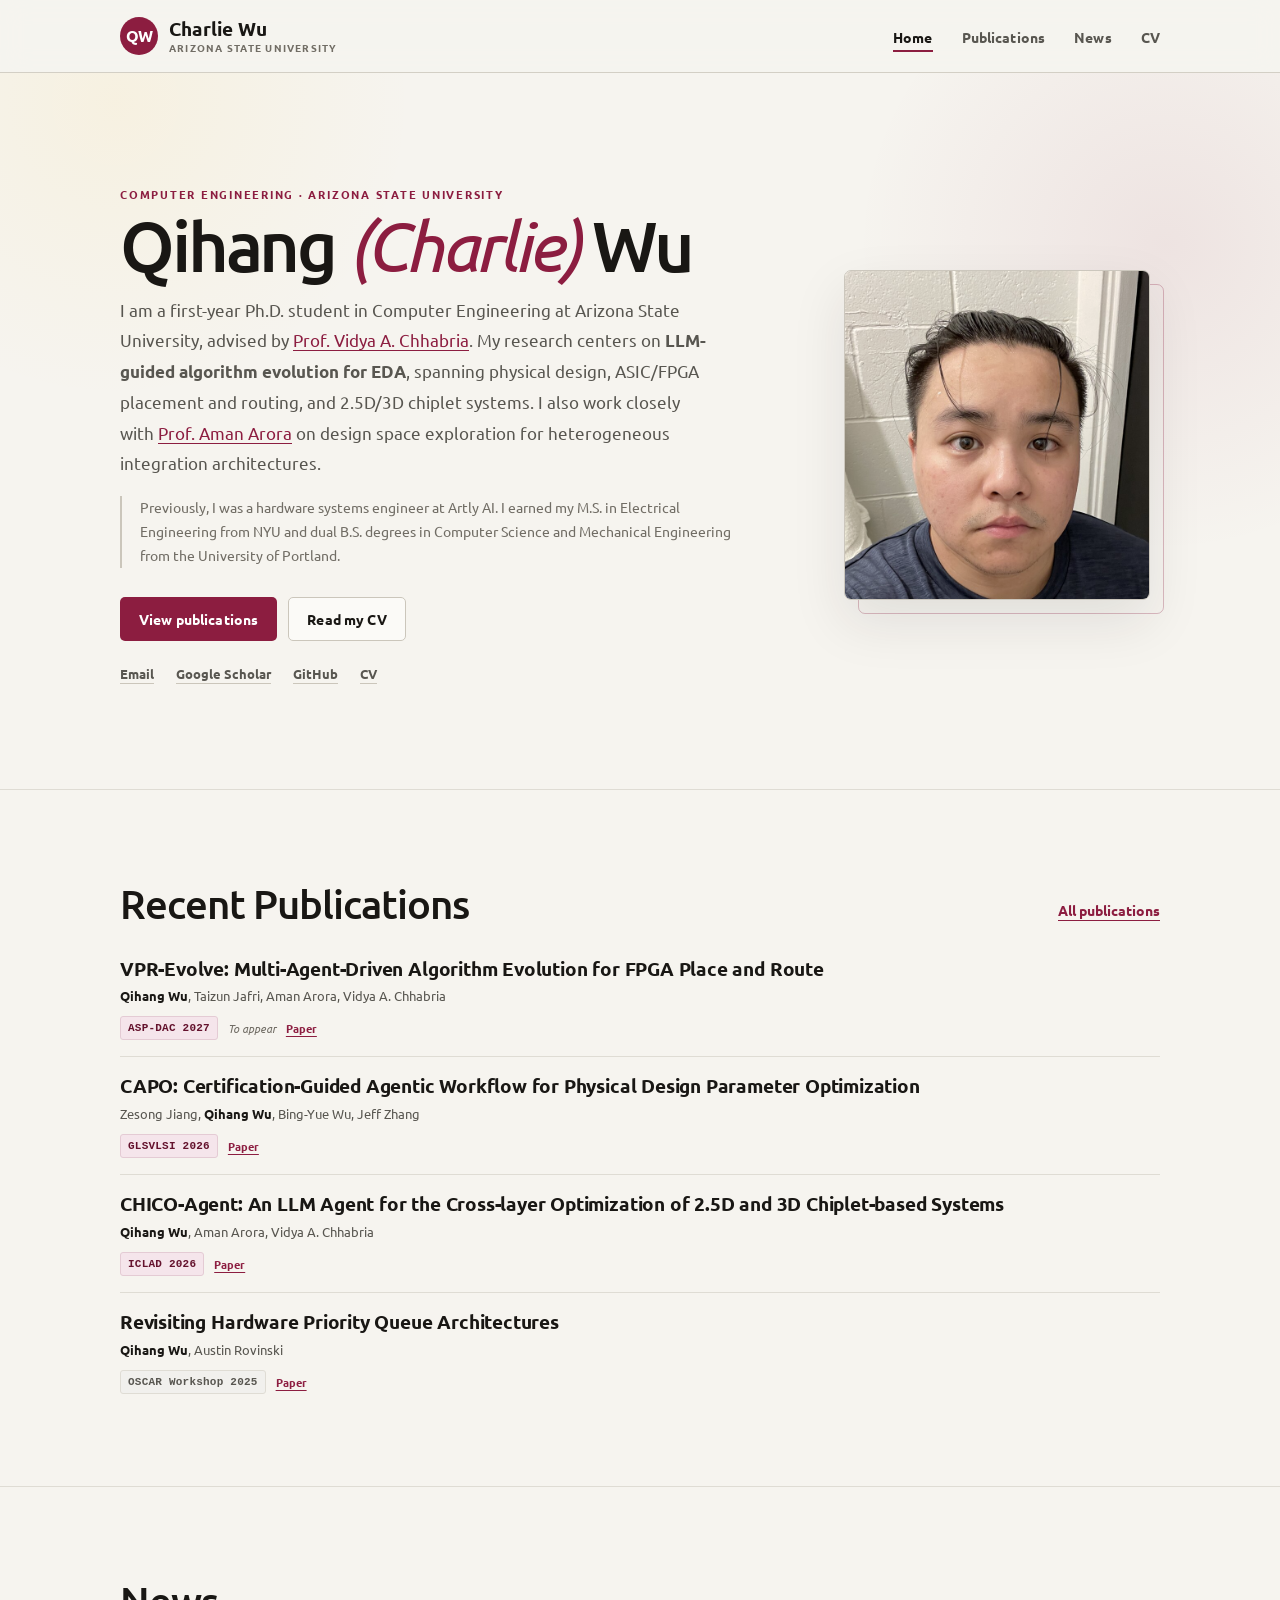
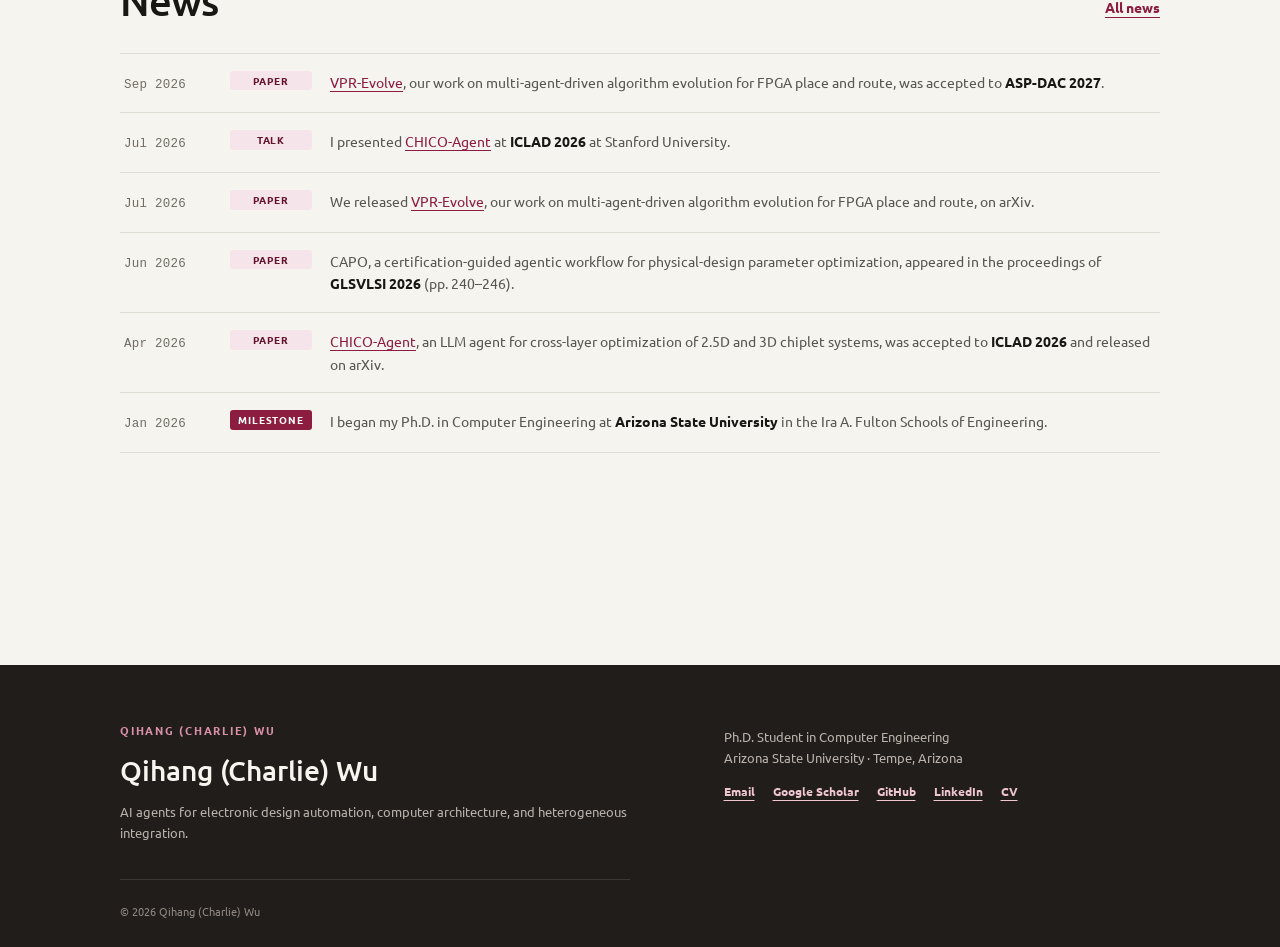
==== commit 8e863489: "Refresh home lede, switch to Ubuntu fonts, simplify site navigation - Rewrite hero lede with linked " ====
--- a/index.html
+++ b/index.html
@@ -13,8 +13,8 @@
   <link rel="icon" type="image/svg+xml" href="assets/favicon.svg">
   <link rel="preconnect" href="https://fonts.googleapis.com">
   <link rel="preconnect" href="https://fonts.gstatic.com" crossorigin>
-  <link href="https://fonts.googleapis.com/css2?family=Inter:wght@400;500;600;700&family=Newsreader:ital,opsz,wght@0,6..72,400;0,6..72,500;0,6..72,600;1,6..72,400;1,6..72,500&display=swap" rel="stylesheet">
-  <link rel="stylesheet" href="css/site.css?v=20260919h">
+  <link href="https://fonts.googleapis.com/css2?family=Ubuntu:ital,wght@0,400;0,500;0,700;1,400&family=Ubuntu+Mono:wght@400;700&display=swap" rel="stylesheet">
+  <link rel="stylesheet" href="css/site.css?v=20260924k">
 </head>
 <body data-page="home">
 
@@ -25,12 +25,13 @@
           <div class="hero-copy">
             <p class="hero-kicker">Computer Engineering · Arizona State University</p>
             <h1>Qihang <em>(Charlie)</em> Wu</h1>
-            <p class="hero-statement">I build AI agents that help design better chips.</p>
             <p class="lede">
-              I am a Ph.D. student advised by Prof. Vidya A. Chhabria, and I collaborate with
-              Prof. Aman Arora on computer architecture. My research develops LLM-based agents for
-              electronic design automation, with a focus on physical design, FPGA algorithms, and
-              2.5D/3D chiplet systems.
+              I am a first-year Ph.D. student in Computer Engineering at Arizona State University,
+              advised by <a href="https://faculty.engineering.asu.edu/vidyachhabria/">Prof. Vidya A. Chhabria</a>.
+              My research centers on <strong>LLM-guided algorithm evolution for EDA</strong>, spanning
+              physical design, ASIC/FPGA placement and routing, and 2.5D/3D chiplet systems.
+              I also work closely with <a href="https://labs.engineering.asu.edu/advent/director/">Prof. Aman Arora</a>
+              on design space exploration for heterogeneous integration architectures.
             </p>
             <p class="hero-background">
               Previously, I was a hardware systems engineer at Artly AI. I earned my M.S. in Electrical
@@ -38,8 +39,8 @@
               from the University of Portland.
             </p>
             <div class="hero-actions">
-              <a class="btn btn-primary" href="research.html">Explore my research</a>
-              <a class="btn btn-ghost" href="publications.html">View publications</a>
+              <a class="btn btn-primary" href="publications.html">View publications</a>
+              <a class="btn btn-ghost" href="cv.html">Read my CV</a>
             </div>
             <nav class="hero-links" aria-label="Profile links">
               <a href="mailto:qihangwu@asu.edu">Email</a>
@@ -52,10 +53,10 @@
             <div class="portrait-frame">
               <img class="hero-portrait" src="assets/qihang_wu.jpg" alt="Portrait of Qihang (Charlie) Wu" onerror="this.closest('.hero-visual').remove()">
             </div>
-            <div class="hero-note">
-              <span class="status-dot" aria-hidden="true"></span>
-              <p><strong>Open to research collaborations</strong><br>Agentic EDA, architecture, and chiplets.</p>
-            </div>
+            <!-- <div class="hero-note"> -->
+            <!--   <span class="status-dot" aria-hidden="true"></span> -->
+            <!--   <p><strong>Open to research collaborations</strong><br>Agentic EDA, architecture, and 2.5D/3D heterogeneous integration systems.</p> -->
+            <!-- </div> -->
           </aside>
         </div>
       </div>
@@ -65,21 +66,8 @@
       <div class="wrap">
         <div class="section-head">
           <div>
-            <div class="eyebrow">Research directions</div>
-            <h2>Across the hardware stack</h2>
-          </div>
-          <a class="more" href="research.html">All research areas</a>
-        </div>
-        <div class="pillars" id="pillars"></div>
-      </div>
-    </section>
-
-    <section class="section">
-      <div class="wrap">
-        <div class="section-head">
-          <div>
-            <div class="eyebrow">Selected work</div>
-            <h2>Recent publications</h2>
+            <!-- <div class="eyebrow">Selected work</div> -->
+            <h2>Recent Publications</h2>
           </div>
           <a class="more" href="publications.html">All publications</a>
         </div>
@@ -91,8 +79,8 @@
       <div class="wrap">
         <div class="section-head">
           <div>
-            <div class="eyebrow">News</div>
-            <h2>Recent updates</h2>
+            <!-- <div class="eyebrow">News</div> -->
+            <h2>News</h2>
           </div>
           <a class="more" href="news.html">All news</a>
         </div>
@@ -101,10 +89,9 @@
     </section>
   </main>
 
-  <script src="data/site.js?v=20260919h"></script>
-  <script src="data/research.js?v=20260919h"></script>
-  <script src="data/news.js?v=20260919h"></script>
-  <script src="data/publications.js?v=20260919h"></script>
-  <script src="js/render.js?v=20260919h"></script>
+  <script src="data/site.js?v=20260924k"></script>
+  <script src="data/news.js?v=20260924k"></script>
+  <script src="data/publications.js?v=20260924k"></script>
+  <script src="js/render.js?v=20260924k"></script>
 </body>
 </html>
--- a/css/site.css
+++ b/css/site.css
@@ -20,9 +20,9 @@
   --gold-bg: #fff0b3;
   --shadow-sm: 0 8px 24px rgba(36, 29, 25, 0.06);
   --shadow-md: 0 22px 54px rgba(36, 29, 25, 0.10);
-  --serif: "Newsreader", "Source Serif 4", Georgia, "Times New Roman", serif;
-  --sans: "Inter", -apple-system, BlinkMacSystemFont, "Segoe UI", Helvetica, Arial, sans-serif;
-  --mono: "SF Mono", SFMono-Regular, ui-monospace, Menlo, Consolas, monospace;
+  --serif: var(--sans);
+  --sans: "Ubuntu", -apple-system, BlinkMacSystemFont, "Segoe UI", Helvetica, Arial, sans-serif;
+  --mono: "Ubuntu Mono", "SF Mono", SFMono-Regular, ui-monospace, Menlo, Consolas, monospace;
   --max: 1120px;
   --measure: 760px;
   --pad: clamp(20px, 4vw, 40px);
@@ -260,8 +260,10 @@
   font-size: 17px;
   line-height: 1.78;
   color: var(--ink-soft);
+  text-wrap: pretty;
 }
 .hero-background {
+  text-wrap: pretty;
   max-width: 700px;
   margin-top: 18px;
   padding-left: 18px;
@@ -382,7 +384,7 @@
 .pillar-num {
   margin-bottom: 24px;
   font-family: var(--mono);
-  font-size: 11px;
+  font-size: 12.5px;
   letter-spacing: 0.12em;
   color: var(--area-color, var(--accent));
 }
@@ -468,7 +470,7 @@
 .rep-venue {
   margin-left: 7px;
   font-family: var(--mono);
-  font-size: 10.5px;
+  font-size: 12px;
   white-space: nowrap;
   color: var(--ink-faint);
 }
@@ -487,7 +489,7 @@
 .news-item:first-child { border-top: 1px solid var(--line); }
 .news-date {
   font-family: var(--mono);
-  font-size: 11px;
+  font-size: 12.5px;
   letter-spacing: 0.02em;
   white-space: nowrap;
   color: var(--ink-faint);
@@ -610,7 +612,7 @@
   border: 1px solid #e4cbd4;
   border-radius: 3px;
   font-family: var(--mono);
-  font-size: 9.5px;
+  font-size: 11px;
   font-weight: 650;
   letter-spacing: 0.02em;
   white-space: nowrap;
@@ -644,28 +646,16 @@
   text-decoration: none;
 }
 .area-chip:hover { color: var(--chip, var(--accent-deep)); background: color-mix(in srgb, var(--chip, var(--accent)) 13%, white); }
-#home-selected-pubs {
-  display: grid;
-  grid-template-columns: repeat(2, minmax(0, 1fr));
-  gap: 14px;
-}
 #home-selected-pubs .pub-item {
   margin: 0;
-  padding: 24px;
-  border-left-width: 1px;
-  border-radius: 6px;
-}
-#home-selected-pubs .pub-item::before {
-  content: "";
-  position: absolute;
-  top: 0;
-  bottom: 0;
-  left: 0;
-  width: 3px;
-  border-radius: 6px 0 0 6px;
-  background: var(--accent);
-}
-#home-selected-pubs .pub-item.is-preprint::before { background: var(--line-strong); }
+  padding: 16px 0;
+  border: 0;
+  border-bottom: 1px solid var(--line);
+  border-radius: 0;
+  background: transparent;
+}
+#home-selected-pubs .pub-item:first-child { padding-top: 0; }
+#home-selected-pubs .pub-item:last-child { border-bottom: 0; padding-bottom: 0; }
 
 /* ---------------- CV ---------------- */
 .join-section { padding: 42px 0 7px; }
@@ -681,7 +671,7 @@
 .cv-entry:last-child { border-bottom: 0; }
 .cv-entry-head { display: flex; justify-content: space-between; align-items: baseline; gap: 22px; }
 .cv-entry-title { font-size: 15px; font-weight: 650; color: var(--ink); }
-.cv-entry-dates { flex: 0 0 auto; font-family: var(--mono); font-size: 10.5px; color: var(--ink-faint); }
+.cv-entry-dates { flex: 0 0 auto; font-family: var(--mono); font-size: 12px; color: var(--ink-faint); }
 .cv-entry-sub { font-size: 13px; font-weight: 600; color: var(--ink-soft); }
 .cv-entry-meta { font-size: 12px; color: var(--ink-faint); }
 .cv-entry-blurb { margin-top: 8px; font-size: 13.5px; color: var(--ink-soft); }
@@ -711,7 +701,7 @@
 .mentee-table th:last-child, .mentee-table td:last-child { padding-right: 0; }
 .mentee-table tr:last-child td { border-bottom: 0; }
 .mentee-name { font-weight: 600; color: var(--ink); }
-.mentee-years { font-family: var(--mono); font-size: 10px; white-space: nowrap; color: var(--ink-faint); }
+.mentee-years { font-family: var(--mono); font-size: 11.5px; white-space: nowrap; color: var(--ink-faint); }
 
 /* ---------------- footer ---------------- */
 .footer {
@@ -785,7 +775,7 @@
   .hero-visual { width: min(100%, 310px); margin-top: 10px; }
   .hero h1 { font-size: clamp(47px, 14vw, 62px); white-space: normal; }
   .hero-statement { font-size: clamp(26px, 8vw, 33px); }
-  .pillars, #home-selected-pubs { grid-template-columns: 1fr; }
+  .pillars { grid-template-columns: 1fr; }
   .pillar { min-height: 0; }
   .section-head { align-items: flex-start; }
   .section-head .more { margin-top: 5px; }
@@ -813,7 +803,6 @@
   .pillar { padding: 27px 24px 23px; }
   .research-block { scroll-margin-top: 78px; }
   .pub-item { padding: 18px 17px 17px 19px; }
-  #home-selected-pubs .pub-item { padding: 21px; }
   .pub-title { font-size: 18px; }
   .news-item { grid-template-columns: 70px minmax(0, 1fr); gap: 10px; }
 }
